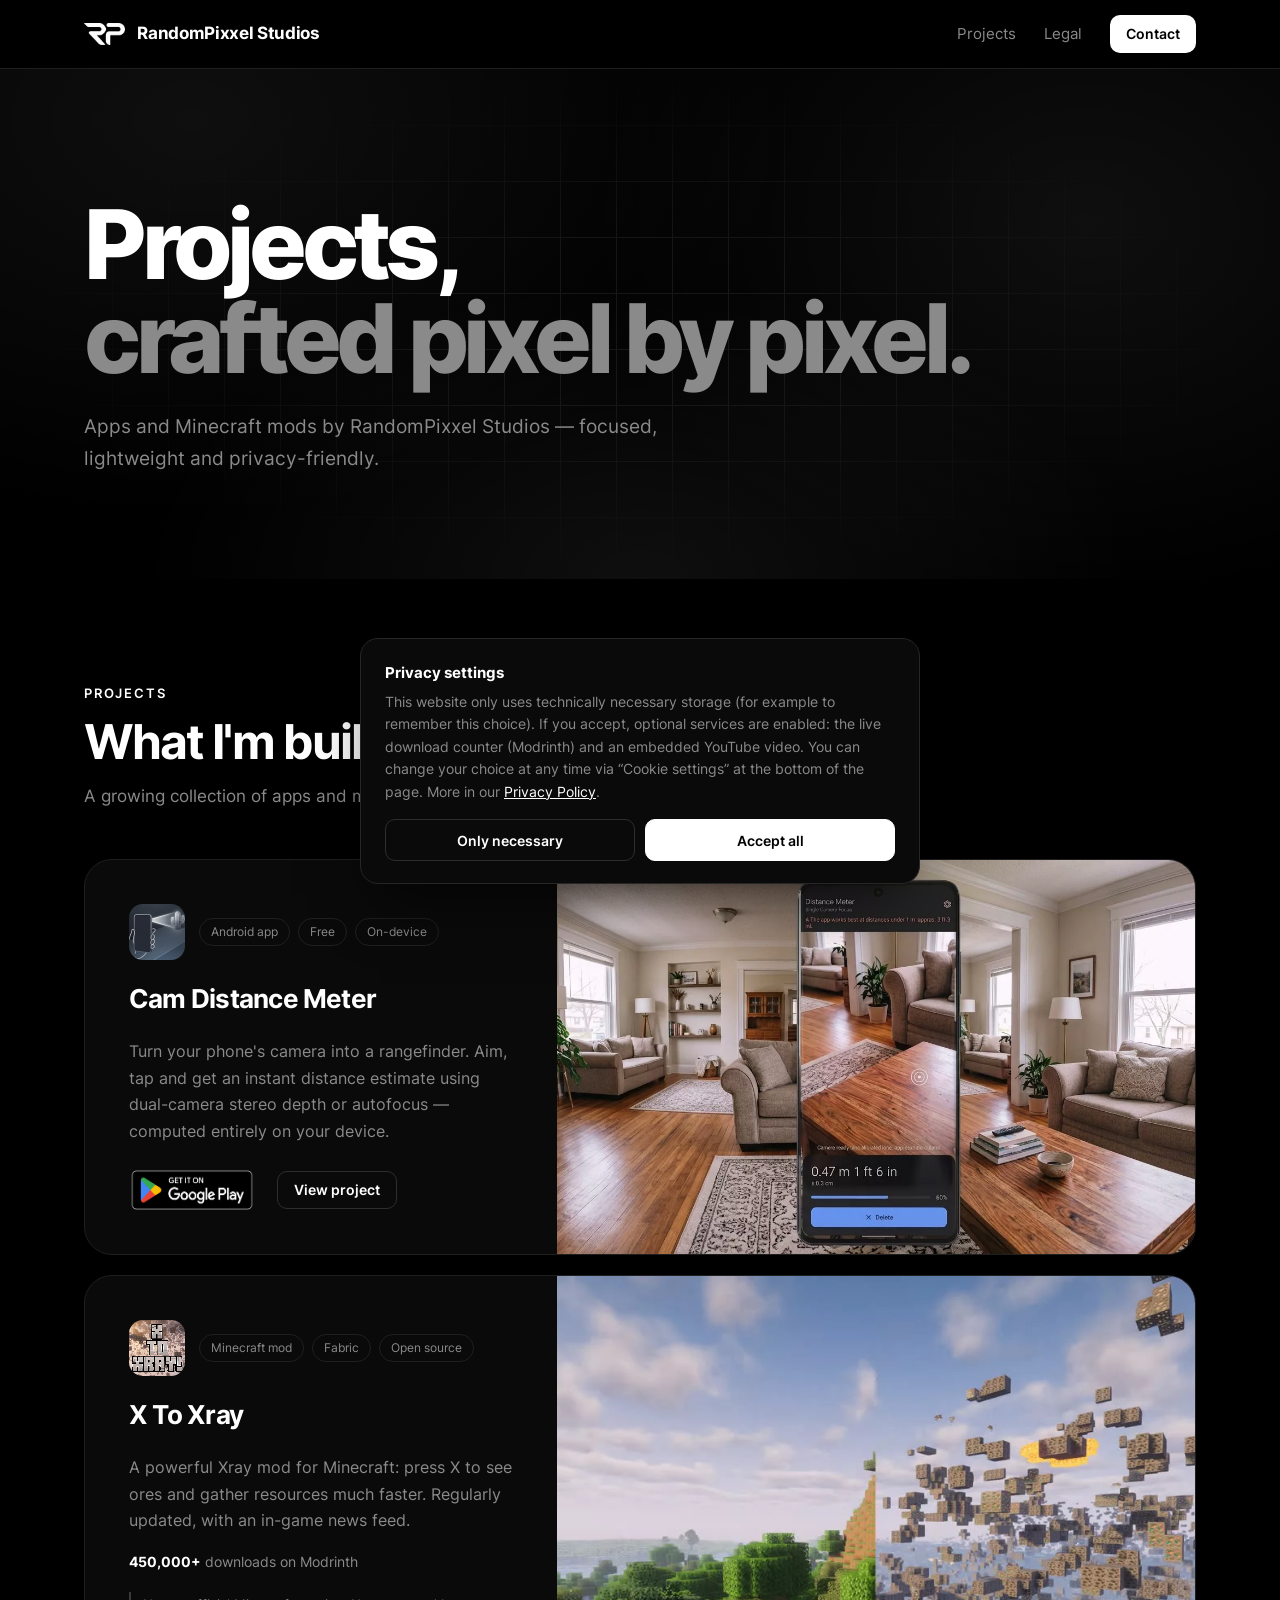
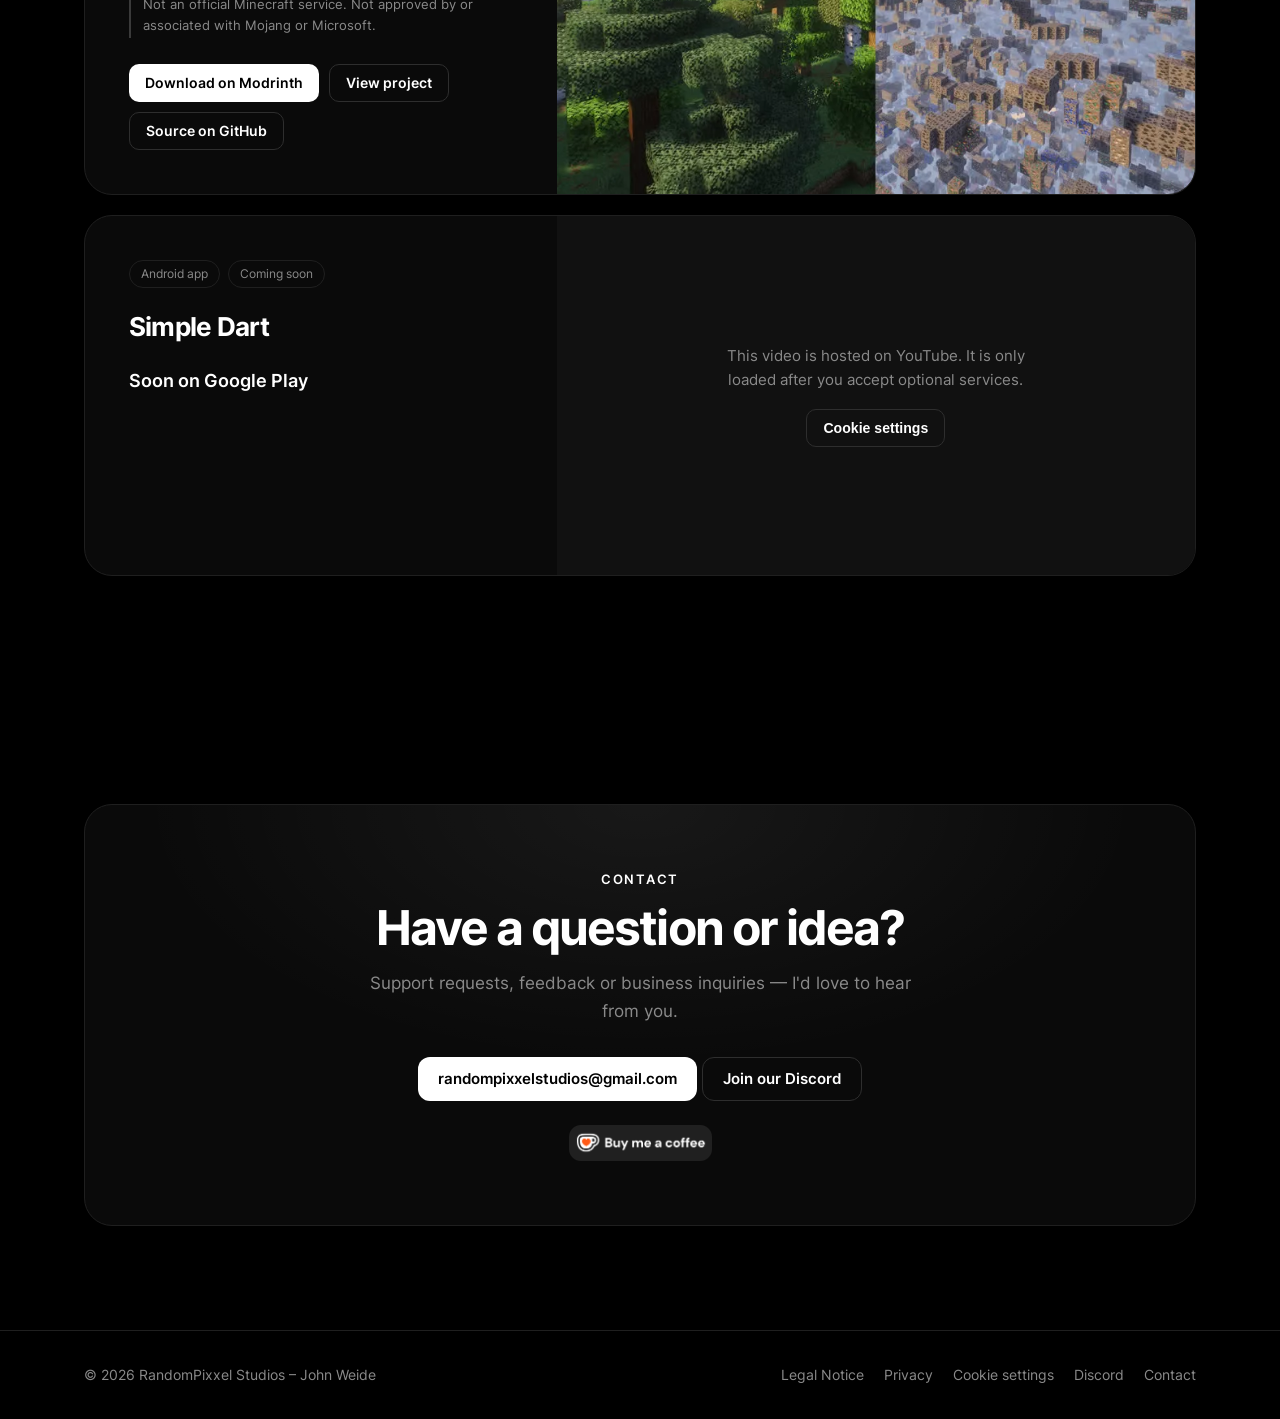
==== index.html @ 0c10193e "Accessibility, SEO and asset improvements" ====
<!doctype html>
<html lang="en">
<head>
  <meta charset="utf-8">
  <meta name="viewport" content="width=device-width,initial-scale=1">
  <title>RandomPixxel Studios</title>
  <meta name="description" content="RandomPixxel Studios – apps and Minecraft mods, made with love.">
  <meta name="theme-color" content="#000000">
  <meta property="og:type" content="website">
  <meta property="og:site_name" content="RandomPixxel Studios">
  <meta property="og:title" content="RandomPixxel Studios">
  <meta property="og:description" content="RandomPixxel Studios – apps and Minecraft mods, made with love.">
  <meta property="og:url" content="https://randompixelstudios.github.io/">
  <meta property="og:image" content="https://randompixelstudios.github.io/assets/og-image.jpg">
  <meta property="og:image:width" content="1200">
  <meta property="og:image:height" content="630">
  <meta name="twitter:card" content="summary_large_image">
  <link rel="canonical" href="https://randompixelstudios.github.io/">
  <link rel="stylesheet" href="/assets/fonts.css">
  <link rel="stylesheet" href="/style.css?v=10">
  <link rel="icon" href="/assets/favicon.png">
  <link rel="apple-touch-icon" href="/assets/apple-touch-icon.png">
  <script src="/assets/consent.js?v=3" defer></script>
  <script src="/assets/menu.js?v=1" defer></script>
  <script src="/assets/downloads.js?v=1" defer></script>
  <script src="/assets/youtube.js?v=1" defer></script>
  <script type="application/ld+json">
  {
    "@context": "https://schema.org",
    "@graph": [
      {
        "@type": "Organization",
        "name": "RandomPixxel Studios",
        "url": "https://randompixelstudios.github.io/",
        "logo": "https://randompixelstudios.github.io/assets/favicon.png",
        "email": "randompixxelstudios@gmail.com",
        "founder": {"@type": "Person", "name": "John Weide"},
        "sameAs": ["https://github.com/RandomPixelStudios", "https://modrinth.com/mod/x-to-xray", "https://ko-fi.com/randompixxelstudios"]
      },
      {
        "@type": "SoftwareApplication",
        "name": "Cam Distance Meter",
        "operatingSystem": "Android",
        "applicationCategory": "UtilitiesApplication",
        "url": "https://randompixelstudios.github.io/CamDistanceMeter/",
        "downloadUrl": "https://play.google.com/store/apps/details?id=com.camdistancemeter",
        "offers": {"@type": "Offer", "price": "0", "priceCurrency": "EUR"},
        "publisher": {"@type": "Organization", "name": "RandomPixxel Studios"}
      },
      {
        "@type": "SoftwareApplication",
        "name": "X To Xray",
        "applicationCategory": "GameApplication",
        "applicationSubCategory": "Minecraft mod (Fabric)",
        "url": "https://randompixelstudios.github.io/X-To-Xray/",
        "downloadUrl": "https://modrinth.com/mod/x-to-xray",
        "license": "https://www.apache.org/licenses/LICENSE-2.0",
        "offers": {"@type": "Offer", "price": "0", "priceCurrency": "EUR"},
        "publisher": {"@type": "Organization", "name": "RandomPixxel Studios"}
      }
    ]
  }
  </script>
</head>
<body>
  <a class="skip" href="#main">Skip to content</a>
  <header>
    <div class="wrap">
      <a class="logo" href="/"><img src="/assets/logo.png" alt="" width="41" height="22">RandomPixxel Studios</a>
      <button class="menu" type="button" aria-label="Menu" aria-expanded="false"><svg viewBox="0 0 24 24"><path d="M4 7h16M4 12h16M4 17h16"/></svg></button>
      <nav>
        <a href="/#projects">Projects</a>
        <a href="/legal.html">Legal</a>
        <a class="btn sm" href="/#contact">Contact</a>
      </nav>
    </div>
  </header>

  <main id="main">
    <div class="hero">
      <div class="bg"></div>
      <div class="wrap">
        <h1>Projects,<br><span class="grad">crafted pixel by pixel.</span></h1>
        <p class="lead">Apps and Minecraft mods by RandomPixxel Studios — focused, lightweight and privacy-friendly.</p>
      </div>
    </div>

    <section id="projects">
      <div class="wrap">
        <div class="kicker">Projects</div>
        <h2>What I'm building.</h2>
        <p class="sub">A growing collection of apps and mods.</p>

        <!-- Cam Distance Meter -->
        <div class="featured">
          <div class="txt">
            <div class="top">
              <img src="/assets/cdm-icon.png" alt="" width="56" height="56">
              <div class="tags"><span class="tag">Android app</span><span class="tag">Free</span><span class="tag">On-device</span></div>
            </div>
            <h3>Cam Distance Meter</h3>
            <p>Turn your phone's camera into a rangefinder. Aim, tap and get an instant distance estimate using dual-camera stereo depth or autofocus — computed entirely on your device.</p>
            <div class="links">
              <a class="play" href="https://play.google.com/store/apps/details?id=com.camdistancemeter"><img src="/assets/google-play.png" alt="Get it on Google Play" width="150" height="58"></a>
              <a class="btn sm ghost" href="/CamDistanceMeter/">View project</a>
            </div>
          </div>
          <a class="pic" href="/CamDistanceMeter/"><img src="/assets/cdm-banner.webp" alt="Cam Distance Meter measuring a table in a living room" width="1475" height="720" loading="lazy"></a>
        </div>

        <!-- X To Xray -->
        <div class="featured">
          <div class="txt">
            <div class="top">
              <img class="pixelated" src="/assets/xr-icon-128.png" alt="" width="56" height="56">
              <div class="tags"><span class="tag">Minecraft mod</span><span class="tag">Fabric</span><span class="tag">Open source</span></div>
            </div>
            <h3>X To Xray</h3>
            <p>A powerful Xray mod for Minecraft: press X to see ores and gather resources much faster. Regularly updated, with an in-game news feed.</p>
            <p class="stat"><b data-modrinth-downloads>450,000+</b> downloads on Modrinth</p>
            <p class="notice">Not an official Minecraft service. Not approved by or associated with Mojang or Microsoft.</p>
            <div class="links">
              <a class="btn sm" href="https://modrinth.com/mod/x-to-xray">Download on Modrinth</a>
              <a class="btn sm ghost" href="/X-To-Xray/">View project</a>
              <a class="btn sm ghost" href="https://github.com/RandomPixelStudios/X-To-Xray">Source on GitHub</a>
            </div>
          </div>
          <a class="pic" href="/X-To-Xray/"><img src="/assets/xr-banner.webp" alt="Minecraft landscape without and with X To Xray: only ores remain visible" width="1600" height="638" loading="lazy"></a>
        </div>

        <!-- Simple Dart -->
        <div class="featured">
          <div class="txt">
            <div class="top">
              <div class="tags"><span class="tag">Android app</span><span class="tag">Coming soon</span></div>
            </div>
            <h3>Simple Dart</h3>
            <p class="soon">Soon on Google Play</p>
          </div>
          <div class="pic video" data-youtube="J8dpa32N4fU">
            <div class="yt-placeholder">
              <p>This video is hosted on YouTube. It is only loaded after you accept optional services.</p>
              <button type="button" class="btn sm ghost" data-cookie-settings>Cookie settings</button>
            </div>
          </div>
        </div>
      </div>
    </section>

    <section id="contact">
      <div class="wrap">
        <div class="contact">
          <div class="kicker">Contact</div>
          <h2>Have a question or idea?</h2>
          <p class="sub">Support requests, feedback or business inquiries — I'd love to hear from you.</p>
          <a class="btn" href="mailto:randompixxelstudios@gmail.com">randompixxelstudios@gmail.com</a>
          <a class="btn ghost" href="/discord/">Join our Discord</a>
          <p class="kofi"><a href="https://ko-fi.com/randompixxelstudios" target="_blank" rel="noopener"><img src="/assets/kofi.png" alt="Buy Me a Coffee at ko-fi.com" width="143" height="36"></a></p>
        </div>
      </div>
    </section>
  </main>

  <footer>
    <div class="wrap">
      <span>© 2026 RandomPixxel Studios – John Weide</span>
      <nav>
        <a href="/legal.html#website">Legal Notice</a>
        <a href="/legal.html#website-privacy">Privacy</a>
        <a href="#" data-cookie-settings>Cookie settings</a>
        <a href="/discord/">Discord</a>
        <a href="mailto:randompixxelstudios@gmail.com">Contact</a>
      </nav>
    </div>
  </footer>
</body>
</html>
---- assets/fonts.css ----
/* Inter (SIL Open Font License 1.1, see fonts/LICENSE.txt) – self-hosted, no third-party requests */
@font-face{font-family:"Inter";font-style:normal;font-weight:400;font-display:swap;src:url(/assets/fonts/inter-400.woff2) format("woff2")}
@font-face{font-family:"Inter";font-style:normal;font-weight:500;font-display:swap;src:url(/assets/fonts/inter-500.woff2) format("woff2")}
@font-face{font-family:"Inter";font-style:normal;font-weight:600;font-display:swap;src:url(/assets/fonts/inter-600.woff2) format("woff2")}
@font-face{font-family:"Inter";font-style:normal;font-weight:700;font-display:swap;src:url(/assets/fonts/inter-700.woff2) format("woff2")}
@font-face{font-family:"Inter";font-style:normal;font-weight:800;font-display:swap;src:url(/assets/fonts/inter-800.woff2) format("woff2")}
---- style.css ----
:root{--bg:#000000;--bg2:#0a0a0a;--bg3:#111111;--fg:#ffffff;--muted:#8a8a8a;--line:#1f1f1f;--accent:#ffffff;--accent2:#d4d4d8;--accent3:#a1a1aa;color-scheme:dark}
*{box-sizing:border-box}html{scroll-behavior:smooth}
body{margin:0;background:var(--bg);color:var(--fg);font:16px/1.65 "Inter",system-ui,sans-serif;-webkit-font-smoothing:antialiased}
a{color:inherit;text-decoration:none}img{display:block;max-width:100%}
.wrap{max-width:1160px;margin:0 auto;padding:0 24px}
header{position:sticky;top:0;z-index:10;backdrop-filter:saturate(180%) blur(16px);background:rgba(0,0,0,.72);border-bottom:1px solid var(--line)}
header .wrap{display:flex;justify-content:space-between;align-items:center;height:68px}
.logo{display:flex;align-items:center;gap:12px;font-weight:700;letter-spacing:-.02em;font-size:1.05rem}
.logo img{height:22px;width:auto}
header nav{display:flex;gap:28px;align-items:center}header nav a{color:var(--muted);font-size:.92rem;transition:color .2s}header nav a:hover{color:var(--fg)}
.btn{display:inline-flex;align-items:center;gap:8px;height:44px;padding:0 20px;border-radius:12px;background:var(--fg);color:var(--bg)!important;font-weight:600;font-size:.92rem;transition:transform .2s,opacity .2s}
.btn:hover{transform:translateY(-1px);opacity:.9}.btn.ghost{background:transparent;color:var(--fg)!important;border:1px solid #2e2e2e}.btn.sm{height:38px;padding:0 16px;font-size:.88rem;border-radius:10px}
.hero{position:relative;padding:128px 0 104px;overflow:hidden}
.hero .bg{position:absolute;inset:0;pointer-events:none;background:radial-gradient(600px 400px at 15% 10%,rgba(255,255,255,.06),transparent),radial-gradient(500px 380px at 85% 30%,rgba(255,255,255,.06),transparent),radial-gradient(500px 300px at 50% 100%,rgba(255,255,255,.06),transparent)}
.hero .bg::after{content:"";position:absolute;inset:0;background-image:linear-gradient(var(--line) 1px,transparent 1px),linear-gradient(90deg,var(--line) 1px,transparent 1px);background-size:56px 56px;-webkit-mask-image:radial-gradient(ellipse at center,#000 20%,transparent 70%);mask-image:radial-gradient(ellipse at center,#000 20%,transparent 70%);opacity:.7}
.hero .wrap{position:relative}
h1{font-size:clamp(3rem,8vw,6rem);line-height:.98;letter-spacing:-.055em;margin:0 0 26px;max-width:900px;font-weight:800}
.grad{color:var(--muted)}
.lead{font-size:1.2rem;color:var(--muted);max-width:580px;margin:0}
section{padding:104px 0}
.kicker{font-size:.8rem;font-weight:600;letter-spacing:.14em;text-transform:uppercase;color:var(--accent)}
h2{font-size:clamp(2rem,4.5vw,3rem);letter-spacing:-.04em;line-height:1.08;margin:12px 0 16px}
.sub{color:var(--muted);max-width:560px;margin:0 0 48px;font-size:1.05rem}
.featured{display:grid;grid-template-columns:.85fr 1.15fr;border:1px solid var(--line);border-radius:28px;overflow:hidden;background:var(--bg2);transition:border-color .3s,transform .3s;margin-bottom:20px}
.featured:hover{border-color:#3a3a3a;transform:translateY(-3px)}
.featured .txt{padding:44px;display:flex;flex-direction:column;gap:18px}
.featured .top{display:flex;align-items:center;gap:14px}.featured .top img{width:56px;height:56px;border-radius:14px}
.tags{display:flex;gap:8px;flex-wrap:wrap}.tag{font-size:.75rem;color:var(--muted);border:1px solid var(--line);border-radius:999px;padding:3px 11px}
.featured h3{margin:0;font-size:1.6rem;letter-spacing:-.03em}.featured p{margin:0;color:var(--muted)}
.featured .links{margin-top:auto;display:flex;gap:10px;flex-wrap:wrap;padding-top:8px}
.featured .pic{position:relative;min-height:340px;background:var(--bg3)}.featured .pic img{position:absolute;inset:0;width:100%;height:100%;object-fit:cover}
.featured .pic.contain{display:grid;place-items:center;padding:40px;background:radial-gradient(circle at 50% 50%,rgba(255,255,255,.06),transparent 70%),var(--bg3)}
.featured .pic.contain img{position:static;width:auto;height:auto;max-width:100%;object-fit:contain;image-rendering:pixelated}
.stat{font-size:.85rem;color:var(--muted)}.stat b{color:var(--fg)}
.contact{position:relative;border-radius:28px;padding:64px 48px;text-align:center;overflow:hidden;background:var(--bg2);border:1px solid var(--line)}
.contact::before{content:"";position:absolute;inset:0;background:radial-gradient(500px 260px at 50% 0%,rgba(255,255,255,.06),transparent);pointer-events:none}
.contact>*{position:relative}.contact .sub{margin:0 auto 32px}
.kofi{margin:24px 0 0;display:flex;justify-content:center}
footer{border-top:1px solid var(--line);padding:32px 0;color:var(--muted);font-size:.88rem}
footer .wrap{display:flex;justify-content:space-between;flex-wrap:wrap;gap:12px}footer nav{display:flex;gap:20px;flex-wrap:wrap}footer a:hover{color:var(--fg)}
.legal{max-width:820px;padding:64px 24px 104px}.legal h1{font-size:clamp(2.2rem,5vw,3rem);margin-bottom:28px}
.tabs{display:flex;gap:6px;padding:6px;border:1px solid var(--line);border-radius:14px;background:var(--bg2);margin-bottom:48px;overflow-x:auto;position:sticky;top:80px;z-index:5}
.tabs a{flex:1;white-space:nowrap;text-align:center;padding:10px 16px;border-radius:10px;color:var(--muted);font-weight:500;font-size:.92rem;transition:background .2s,color .2s}
.tabs a:hover{color:var(--fg)}.tabs a.on{background:var(--bg3);color:var(--fg);box-shadow:inset 0 0 0 1px #2e2e2e}
.panel h2{font-size:1.9rem;margin:0 0 6px}.panel h2:not(:first-child){margin-top:64px;padding-top:48px;border-top:1px solid var(--line)}
.panel h3{margin:32px 0 8px;font-size:1.08rem;letter-spacing:-.01em}
.panel p,.panel li{color:var(--muted)}.panel a{color:var(--accent)}.panel .meta{font-size:.88rem;margin-bottom:24px}
.js .panel{display:none}.js .panel.on{display:block}
.featured .links{align-items:center}
a.pic{display:block}
.play img{height:58px;width:auto;margin:-9px -6px}
.soon{font-size:1.1rem;font-weight:600;color:var(--fg)!important}
.pic.video{display:grid;place-items:center;aspect-ratio:16/9;min-height:0}
.pic.video iframe{position:absolute;inset:0;width:100%;height:100%;border:0}
.yt-placeholder{padding:32px;text-align:center;display:grid;gap:16px;justify-items:center;max-width:380px}
.yt-placeholder p{margin:0;color:var(--muted);font-size:.92rem}
.menu{display:none;width:40px;height:40px;padding:8px;border:1px solid var(--line);border-radius:10px;background:transparent;cursor:pointer}
.menu svg{width:100%;height:100%;stroke:var(--fg);stroke-width:2;stroke-linecap:round;fill:none}
.notfound{min-height:60vh;display:grid;align-content:center;padding:96px 0}
.notfound .lead{margin:0 0 32px}
@media(max-width:880px){.featured{grid-template-columns:1fr}.featured .pic{min-height:220px;order:-1}.menu{display:block}header nav{display:none}header.open nav{display:flex;position:absolute;top:68px;left:0;right:0;flex-direction:column;align-items:stretch;gap:4px;padding:12px 24px 20px;background:#000;border-bottom:1px solid var(--line)}header.open nav a{padding:10px 0;font-size:1rem}header.open nav .btn{justify-content:center;margin-top:8px}.hero{padding:88px 0 64px}section{padding:72px 0}.featured .txt{padding:28px}.contact{padding:40px 24px}}
.notice{font-size:.8rem;color:var(--muted);border-left:2px solid #3a3a3a;padding:2px 0 2px 12px}
.panel .notice{margin:0 0 8px}
.dc{text-align:center;padding:112px 0 96px;min-height:calc(100vh - 140px);display:grid;align-content:center}
.dc .bg{background:radial-gradient(520px 360px at 50% 30%,rgba(88,101,242,.22),transparent 70%),radial-gradient(600px 400px at 15% 90%,rgba(255,255,255,.05),transparent),radial-gradient(500px 380px at 85% 80%,rgba(255,255,255,.05),transparent)}
.dc h1{margin:0 auto 22px}.dc .lead{margin:0 auto 40px}
.dc-logo{width:112px;height:112px;margin:0 auto 32px;display:grid;place-items:center;border-radius:32px;background:#5865f2;box-shadow:0 0 0 1px rgba(255,255,255,.12),0 24px 80px rgba(88,101,242,.55);animation:dc-float 5s ease-in-out infinite}
.dc-logo svg{width:64px;height:64px;fill:#fff}
@keyframes dc-float{0%,100%{transform:translateY(0) rotate(-3deg)}50%{transform:translateY(-12px) rotate(3deg)}}
.dc-perks{display:grid;grid-template-columns:repeat(3,1fr);gap:16px;max-width:760px;margin:0 auto 44px;text-align:left}
.dc-perk{background:rgba(17,17,17,.7);border:1px solid var(--line);border-radius:16px;padding:20px;transition:border-color .2s,transform .2s}
.dc-perk:hover{border-color:#3a3a3a;transform:translateY(-2px)}
.dc-perk svg{width:22px;height:22px;stroke:var(--fg);fill:none;stroke-width:1.8;stroke-linecap:round;stroke-linejoin:round;margin-bottom:12px}
.dc-perk b{display:block;font-size:.98rem;margin-bottom:4px}.dc-perk span{color:var(--muted);font-size:.88rem;line-height:1.5}
.btn.dc-btn{height:56px;padding:0 30px;font-size:1.02rem;border-radius:14px;background:#5865f2;color:#fff!important;box-shadow:0 12px 40px rgba(88,101,242,.45)}
.btn.dc-btn svg{width:22px;height:22px;fill:#fff}
.dc .notice{display:inline-block;margin-top:28px;border:0;padding:0}
@media(max-width:700px){.dc{padding:72px 0 64px}.dc-perks{grid-template-columns:1fr}.dc-logo{width:92px;height:92px;border-radius:26px}.dc-logo svg{width:52px;height:52px}}
@media(prefers-reduced-motion:reduce){.dc-logo{animation:none}}
.skip{position:absolute;left:16px;top:-60px;z-index:20;padding:10px 16px;border-radius:10px;background:var(--fg);color:var(--bg);font-weight:600}.skip:focus{top:12px}
:focus-visible{outline:2px solid var(--fg);outline-offset:3px}
.pixelated{image-rendering:pixelated}.kofi img{height:36px;width:auto;border:0}
@media(prefers-reduced-motion:reduce){html{scroll-behavior:auto}*,*::before,*::after{transition:none!important;animation:none!important}}
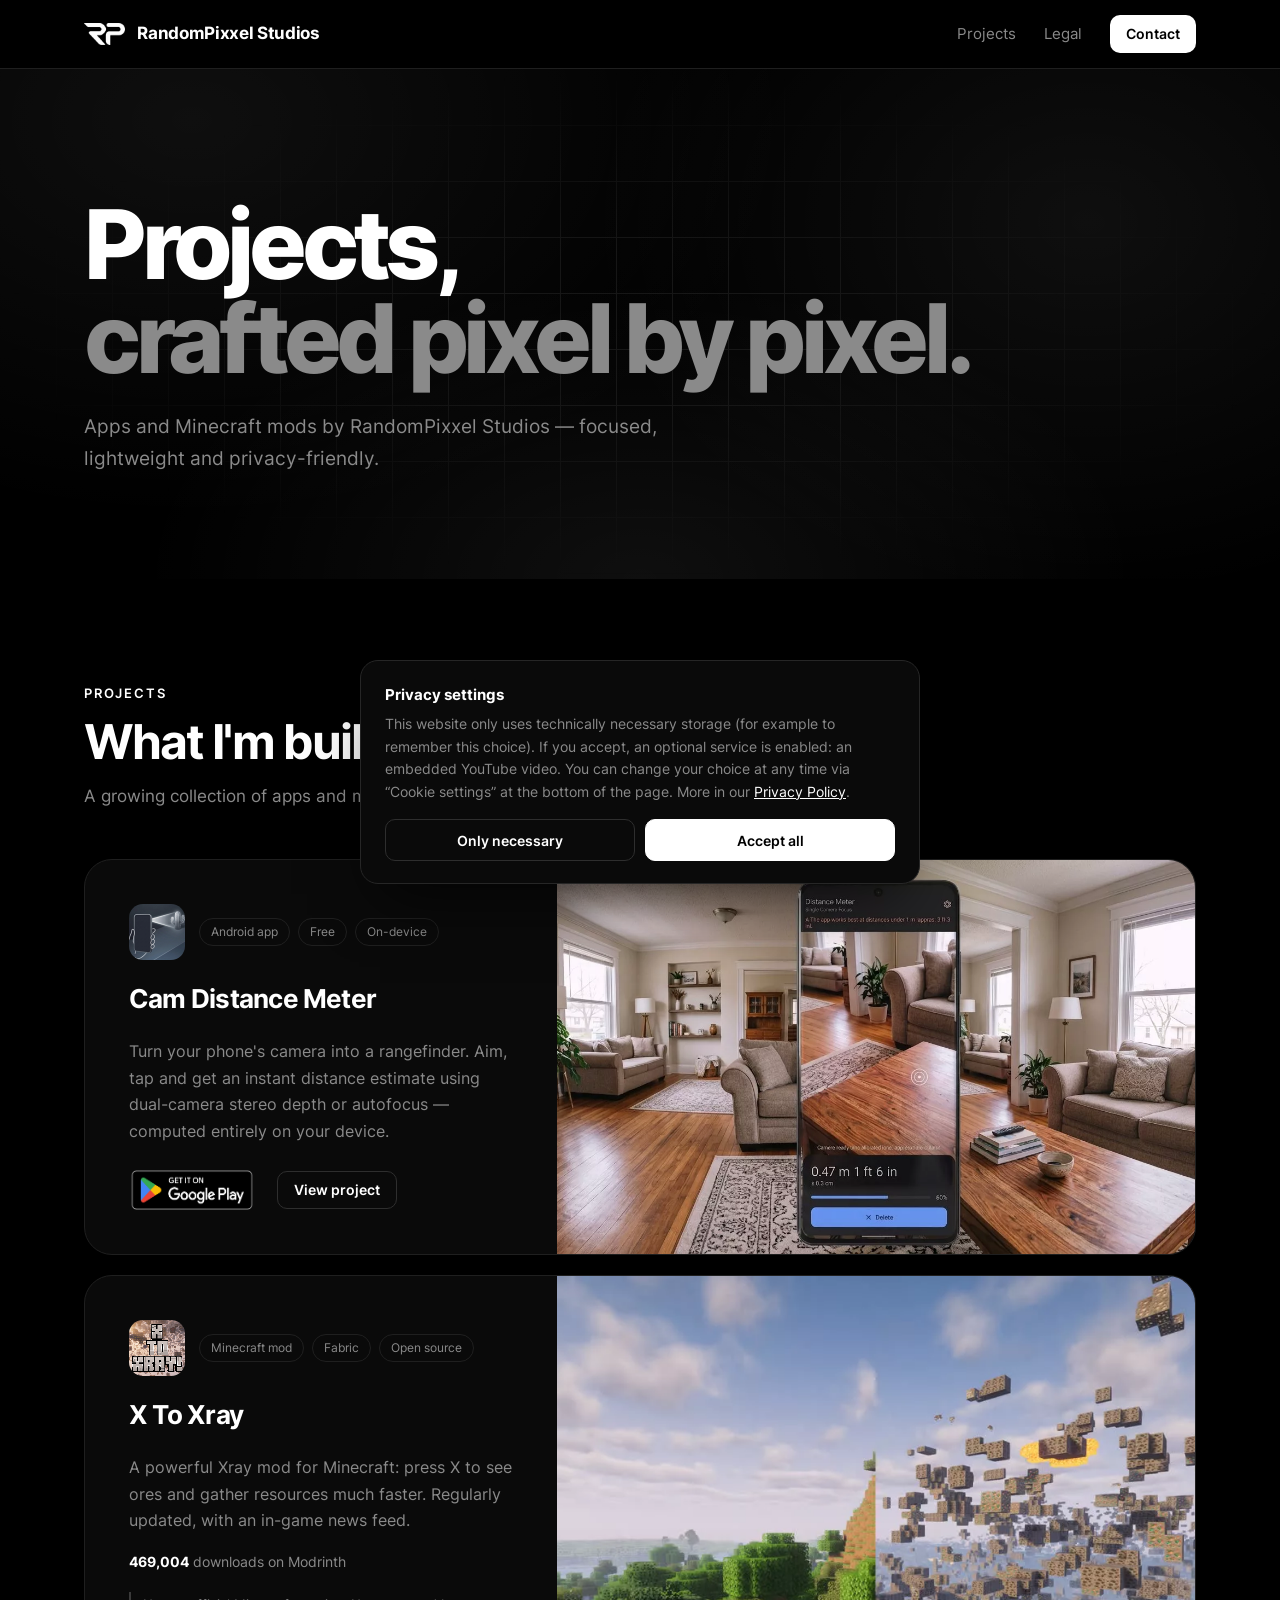
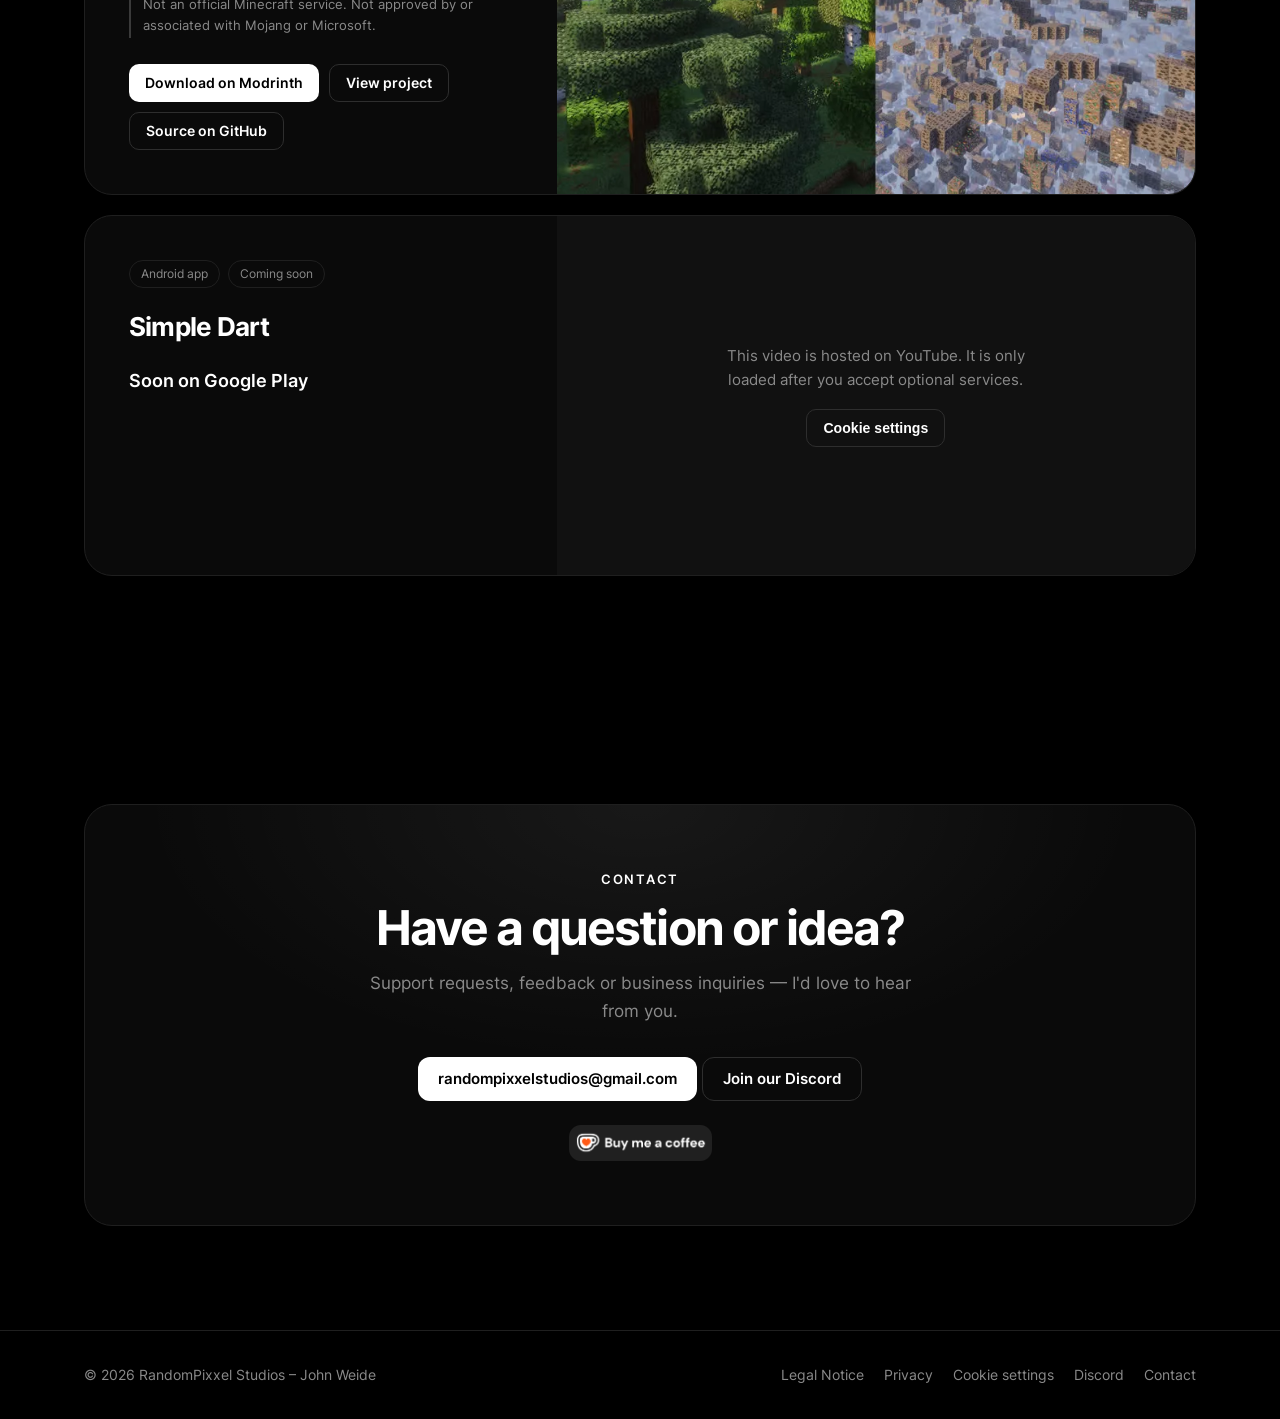
==== commit 85eb13b4: "Scroll reveal, back-to-top, print styles, security.txt, static download count, CI checks" ====
--- a/index.html
+++ b/index.html
@@ -17,12 +17,13 @@
   <meta name="twitter:card" content="summary_large_image">
   <link rel="canonical" href="https://randompixelstudios.github.io/">
   <link rel="stylesheet" href="/assets/fonts.css">
-  <link rel="stylesheet" href="/style.css?v=10">
+  <link rel="stylesheet" href="/style.css?v=12">
   <link rel="icon" href="/assets/favicon.png">
   <link rel="apple-touch-icon" href="/assets/apple-touch-icon.png">
-  <script src="/assets/consent.js?v=3" defer></script>
+  <script src="/assets/consent.js?v=4" defer></script>
   <script src="/assets/menu.js?v=1" defer></script>
-  <script src="/assets/downloads.js?v=1" defer></script>
+  <script src="/assets/downloads.js?v=2" defer></script>
+  <script src="/assets/reveal.js?v=1" defer></script>
   <script src="/assets/youtube.js?v=1" defer></script>
   <script type="application/ld+json">
   {
@@ -68,7 +69,7 @@
     <div class="wrap">
       <a class="logo" href="/"><img src="/assets/logo.png" alt="" width="41" height="22">RandomPixxel Studios</a>
       <button class="menu" type="button" aria-label="Menu" aria-expanded="false"><svg viewBox="0 0 24 24"><path d="M4 7h16M4 12h16M4 17h16"/></svg></button>
-      <nav>
+      <nav aria-label="Main">
         <a href="/#projects">Projects</a>
         <a href="/legal.html">Legal</a>
         <a class="btn sm" href="/#contact">Contact</a>
@@ -117,7 +118,7 @@
             </div>
             <h3>X To Xray</h3>
             <p>A powerful Xray mod for Minecraft: press X to see ores and gather resources much faster. Regularly updated, with an in-game news feed.</p>
-            <p class="stat"><b data-modrinth-downloads>450,000+</b> downloads on Modrinth</p>
+            <p class="stat"><b data-modrinth-downloads>469,000+</b> downloads on Modrinth</p>
             <p class="notice">Not an official Minecraft service. Not approved by or associated with Mojang or Microsoft.</p>
             <div class="links">
               <a class="btn sm" href="https://modrinth.com/mod/x-to-xray">Download on Modrinth</a>
@@ -164,7 +165,7 @@
   <footer>
     <div class="wrap">
       <span>© 2026 RandomPixxel Studios – John Weide</span>
-      <nav>
+      <nav aria-label="Footer">
         <a href="/legal.html#website">Legal Notice</a>
         <a href="/legal.html#website-privacy">Privacy</a>
         <a href="#" data-cookie-settings>Cookie settings</a>
--- a/style.css
+++ b/style.css
@@ -56,8 +56,11 @@
 .yt-placeholder p{margin:0;color:var(--muted);font-size:.92rem}
 .menu{display:none;width:40px;height:40px;padding:8px;border:1px solid var(--line);border-radius:10px;background:transparent;cursor:pointer}
 .menu svg{width:100%;height:100%;stroke:var(--fg);stroke-width:2;stroke-linecap:round;fill:none}
-.notfound{min-height:60vh;display:grid;align-content:center;padding:96px 0}
-.notfound .lead{margin:0 0 32px}
+.notfound{min-height:calc(100vh - 140px);display:grid;align-content:center;padding:96px 0;text-align:center}
+.notfound h1,.notfound .lead{margin-left:auto;margin-right:auto}.notfound .lead{margin-bottom:36px}
+.nf-code{font-size:clamp(7rem,24vw,15rem);font-weight:800;line-height:.9;letter-spacing:-.06em;margin-bottom:24px;color:transparent;-webkit-text-stroke:2px #3a3a3a;text-shadow:6px 6px 0 var(--bg3);animation:nf-glitch 4s steps(1) infinite}
+.nf-links{display:flex;gap:10px;flex-wrap:wrap;justify-content:center}
+@keyframes nf-glitch{0%,92%,100%{transform:none}93%{transform:translate(-4px,2px)}95%{transform:translate(4px,-2px)}97%{transform:translate(-2px,0)}}
 @media(max-width:880px){.featured{grid-template-columns:1fr}.featured .pic{min-height:220px;order:-1}.menu{display:block}header nav{display:none}header.open nav{display:flex;position:absolute;top:68px;left:0;right:0;flex-direction:column;align-items:stretch;gap:4px;padding:12px 24px 20px;background:#000;border-bottom:1px solid var(--line)}header.open nav a{padding:10px 0;font-size:1rem}header.open nav .btn{justify-content:center;margin-top:8px}.hero{padding:88px 0 64px}section{padding:72px 0}.featured .txt{padding:28px}.contact{padding:40px 24px}}
 .notice{font-size:.8rem;color:var(--muted);border-left:2px solid #3a3a3a;padding:2px 0 2px 12px}
 .panel .notice{margin:0 0 8px}
@@ -81,3 +84,16 @@
 :focus-visible{outline:2px solid var(--fg);outline-offset:3px}
 .pixelated{image-rendering:pixelated}.kofi img{height:36px;width:auto;border:0}
 @media(prefers-reduced-motion:reduce){html{scroll-behavior:auto}*,*::before,*::after{transition:none!important;animation:none!important}}
+.featured.reveal{opacity:0;transform:translateY(28px);transition:opacity .7s ease,transform .7s ease,border-color .3s}.featured.reveal.in{opacity:1;transform:none}.featured.reveal.in:hover{transform:translateY(-3px)}
+header nav a[aria-current="page"]{color:var(--fg)}
+.totop{position:fixed;right:20px;bottom:20px;z-index:9;width:46px;height:46px;display:grid;place-items:center;border-radius:12px;border:1px solid #2e2e2e;background:rgba(10,10,10,.85);backdrop-filter:blur(8px);cursor:pointer;opacity:0;visibility:hidden;transform:translateY(8px);transition:opacity .2s,transform .2s,visibility .2s}
+.totop.show{opacity:1;visibility:visible;transform:none}.totop:hover{border-color:#555}
+.totop svg{width:20px;height:20px;stroke:var(--fg);stroke-width:2;fill:none;stroke-linecap:round;stroke-linejoin:round}
+@media print{
+  :root{--bg:#fff;--bg2:#fff;--bg3:#fff;--fg:#000;--muted:#222;--line:#ccc;--accent:#000;color-scheme:light}
+  body{background:#fff;color:#000;font-size:11pt}
+  header,footer,.tabs,.skip,.totop,.rp-cc{display:none!important}
+  .js .panel{display:block!important}.legal{padding:0;max-width:none}
+  .panel h2:not(:first-child),#p-cdm,#p-xtoxray{break-before:page}
+  .panel a{text-decoration:underline}
+}
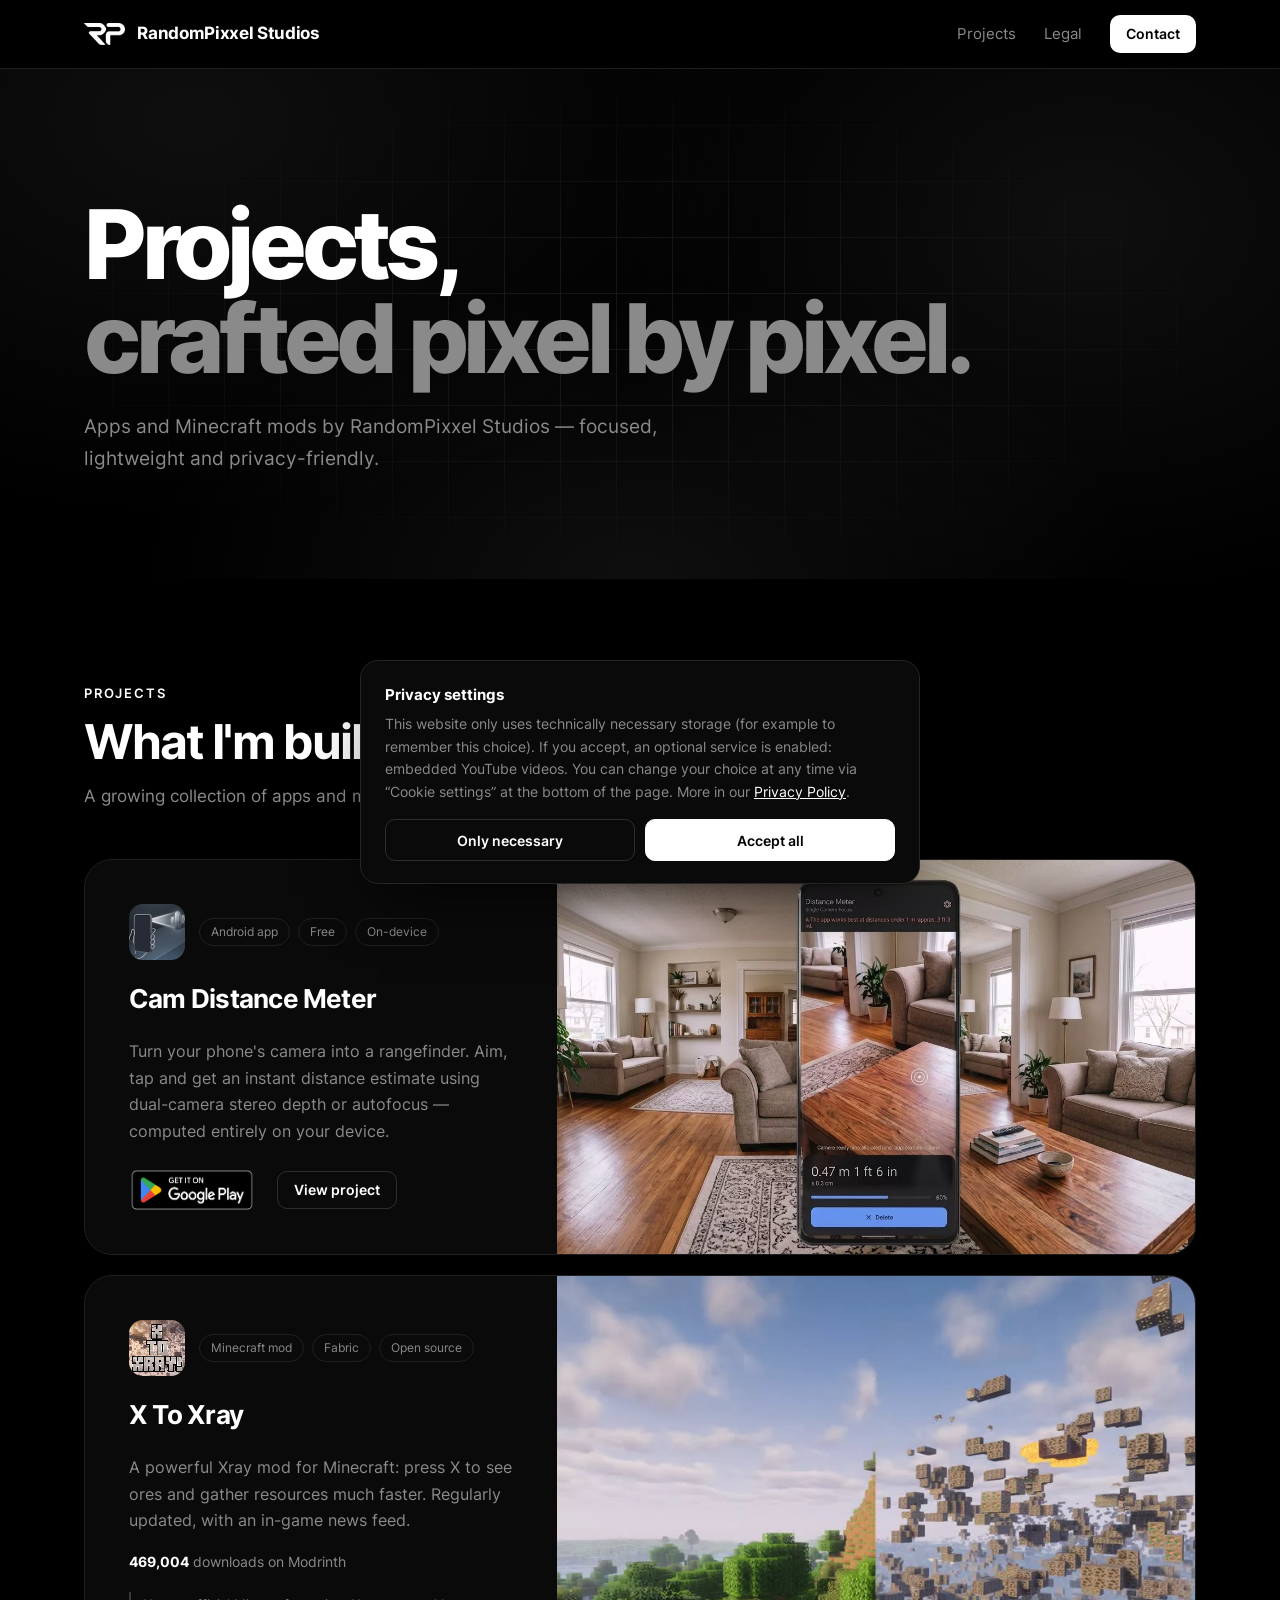
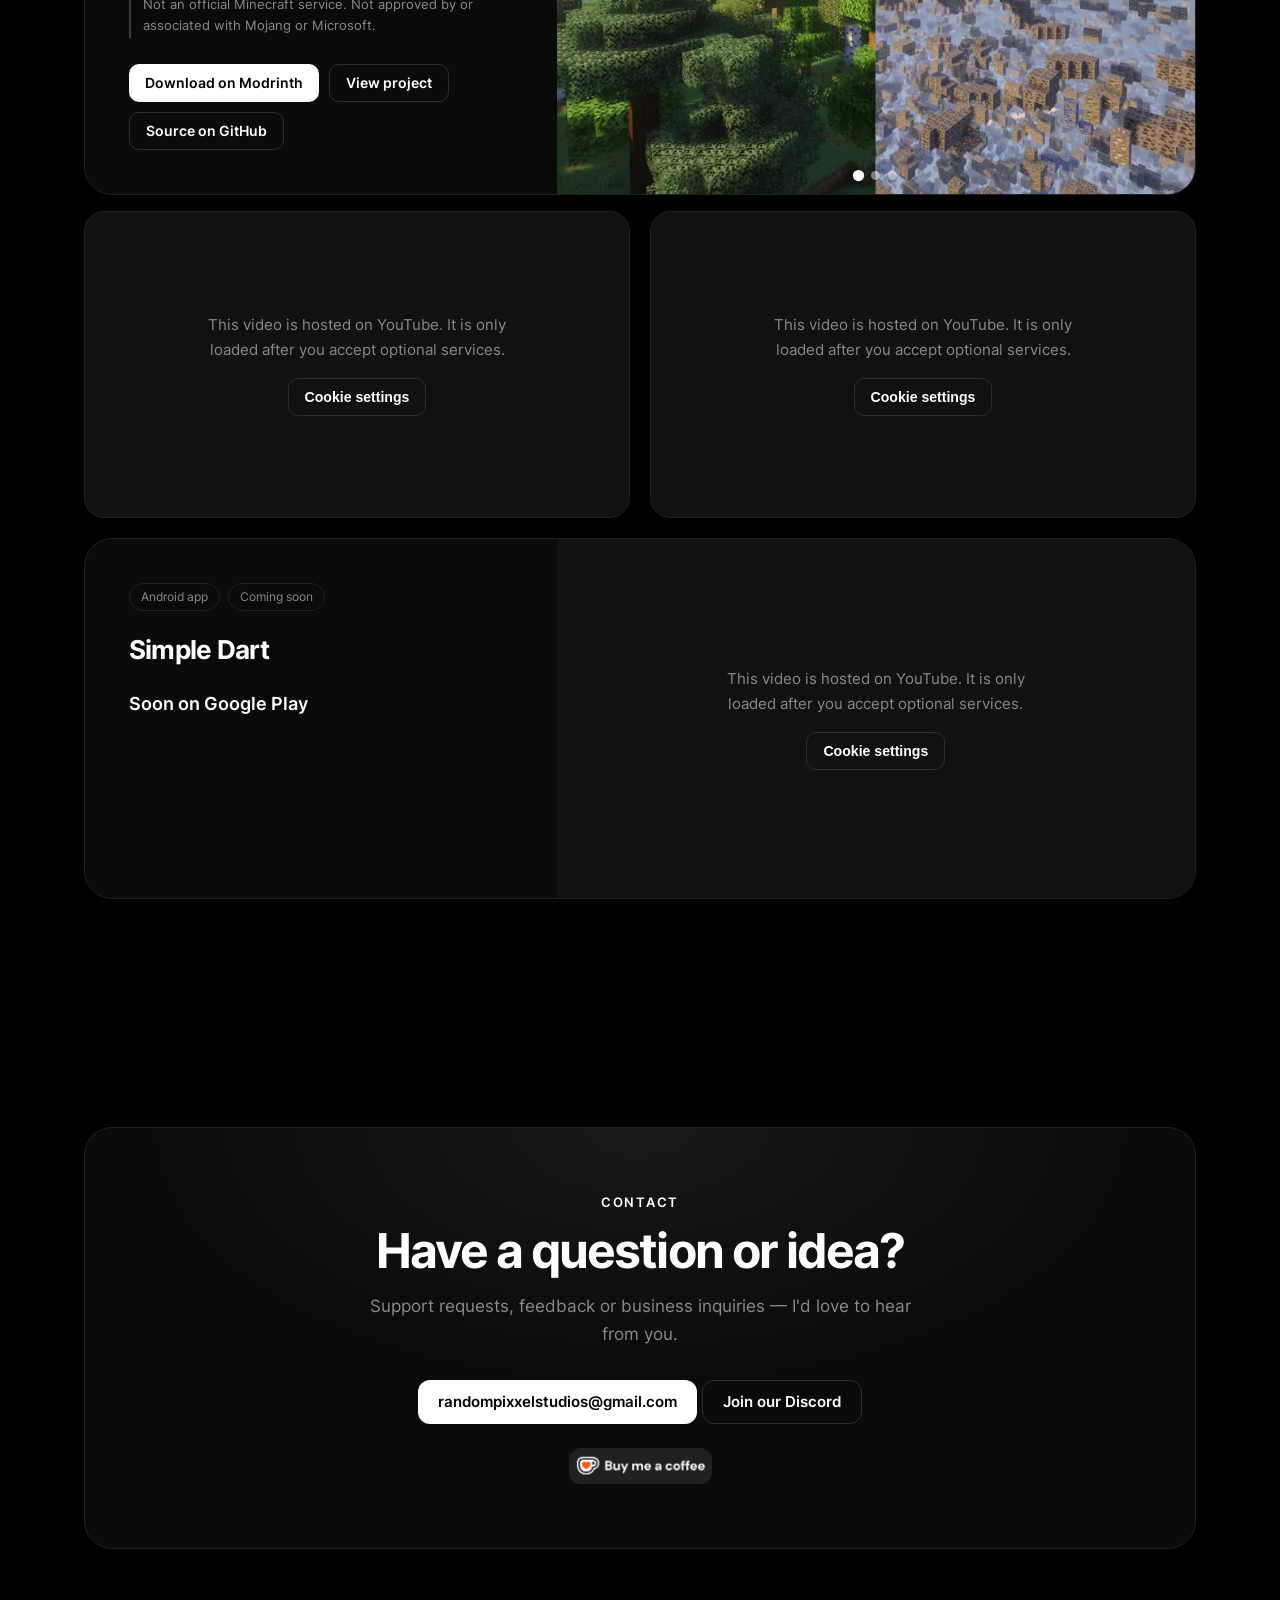
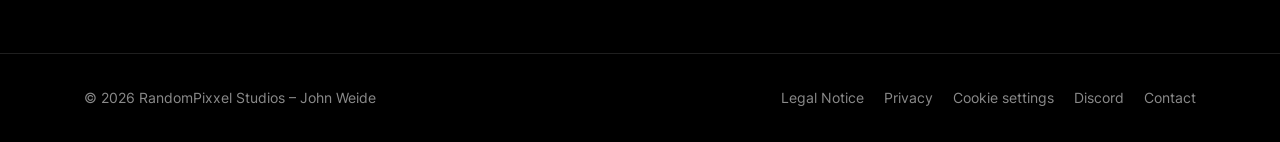
==== commit f9a3a421: "X To Xray: image slideshow and videos" ====
--- a/index.html
+++ b/index.html
@@ -17,13 +17,14 @@
   <meta name="twitter:card" content="summary_large_image">
   <link rel="canonical" href="https://randompixelstudios.github.io/">
   <link rel="stylesheet" href="/assets/fonts.css">
-  <link rel="stylesheet" href="/style.css?v=12">
+  <link rel="stylesheet" href="/style.css?v=14">
   <link rel="icon" href="/assets/favicon.png">
   <link rel="apple-touch-icon" href="/assets/apple-touch-icon.png">
-  <script src="/assets/consent.js?v=4" defer></script>
+  <script src="/assets/consent.js?v=5" defer></script>
   <script src="/assets/menu.js?v=1" defer></script>
   <script src="/assets/downloads.js?v=2" defer></script>
   <script src="/assets/reveal.js?v=1" defer></script>
+  <script src="/assets/slides.js?v=1" defer></script>
   <script src="/assets/youtube.js?v=1" defer></script>
   <script type="application/ld+json">
   {
@@ -126,7 +127,28 @@
               <a class="btn sm ghost" href="https://github.com/RandomPixelStudios/X-To-Xray">Source on GitHub</a>
             </div>
           </div>
-          <a class="pic" href="/X-To-Xray/"><img src="/assets/xr-banner.webp" alt="Minecraft landscape without and with X To Xray: only ores remain visible" width="1600" height="638" loading="lazy"></a>
+          <div class="pic slides" data-slides>
+            <a href="/X-To-Xray/" tabindex="-1">
+              <img class="on" src="/assets/xr-banner.webp" alt="Minecraft landscape without and with X To Xray: only ores remain visible" width="1600" height="638" loading="lazy">
+              <img src="/assets/xr-dimensions.webp" alt="X To Xray works in both dimensions: ores in the Overworld and in the Nether" width="1280" height="720" loading="lazy">
+              <img src="/assets/xr-versions.webp" alt="Supported Minecraft versions of X To Xray" width="1600" height="900" loading="lazy">
+            </a>
+          </div>
+        </div>
+
+        <div class="videos">
+          <div class="pic video" data-youtube="ZowLxldxdNk">
+            <div class="yt-placeholder">
+              <p>This video is hosted on YouTube. It is only loaded after you accept optional services.</p>
+              <button type="button" class="btn sm ghost" data-cookie-settings>Cookie settings</button>
+            </div>
+          </div>
+          <div class="pic video" data-youtube="a6wjpcQpVUk">
+            <div class="yt-placeholder">
+              <p>This video is hosted on YouTube. It is only loaded after you accept optional services.</p>
+              <button type="button" class="btn sm ghost" data-cookie-settings>Cookie settings</button>
+            </div>
+          </div>
         </div>
 
         <!-- Simple Dart -->
--- a/style.css
+++ b/style.css
@@ -97,3 +97,10 @@
   .panel h2:not(:first-child),#p-cdm,#p-xtoxray{break-before:page}
   .panel a{text-decoration:underline}
 }
+.slides img{opacity:0;transition:opacity .8s ease}.slides img.on{opacity:1}
+.slides .dots{position:absolute;left:0;right:0;bottom:14px;display:flex;justify-content:center;gap:8px;z-index:1}
+.slides .dots button{width:9px;height:9px;padding:0;border-radius:50%;border:0;background:rgba(255,255,255,.45);cursor:pointer;transition:background .2s,transform .2s}
+.slides .dots button.on{background:#fff;transform:scale(1.25)}
+.videos{display:grid;grid-template-columns:1fr 1fr;gap:20px;margin:-4px 0 20px}
+.videos .pic{position:relative;border:1px solid var(--line);border-radius:20px;overflow:hidden;background:var(--bg3)}
+@media(max-width:700px){.videos{grid-template-columns:1fr}}
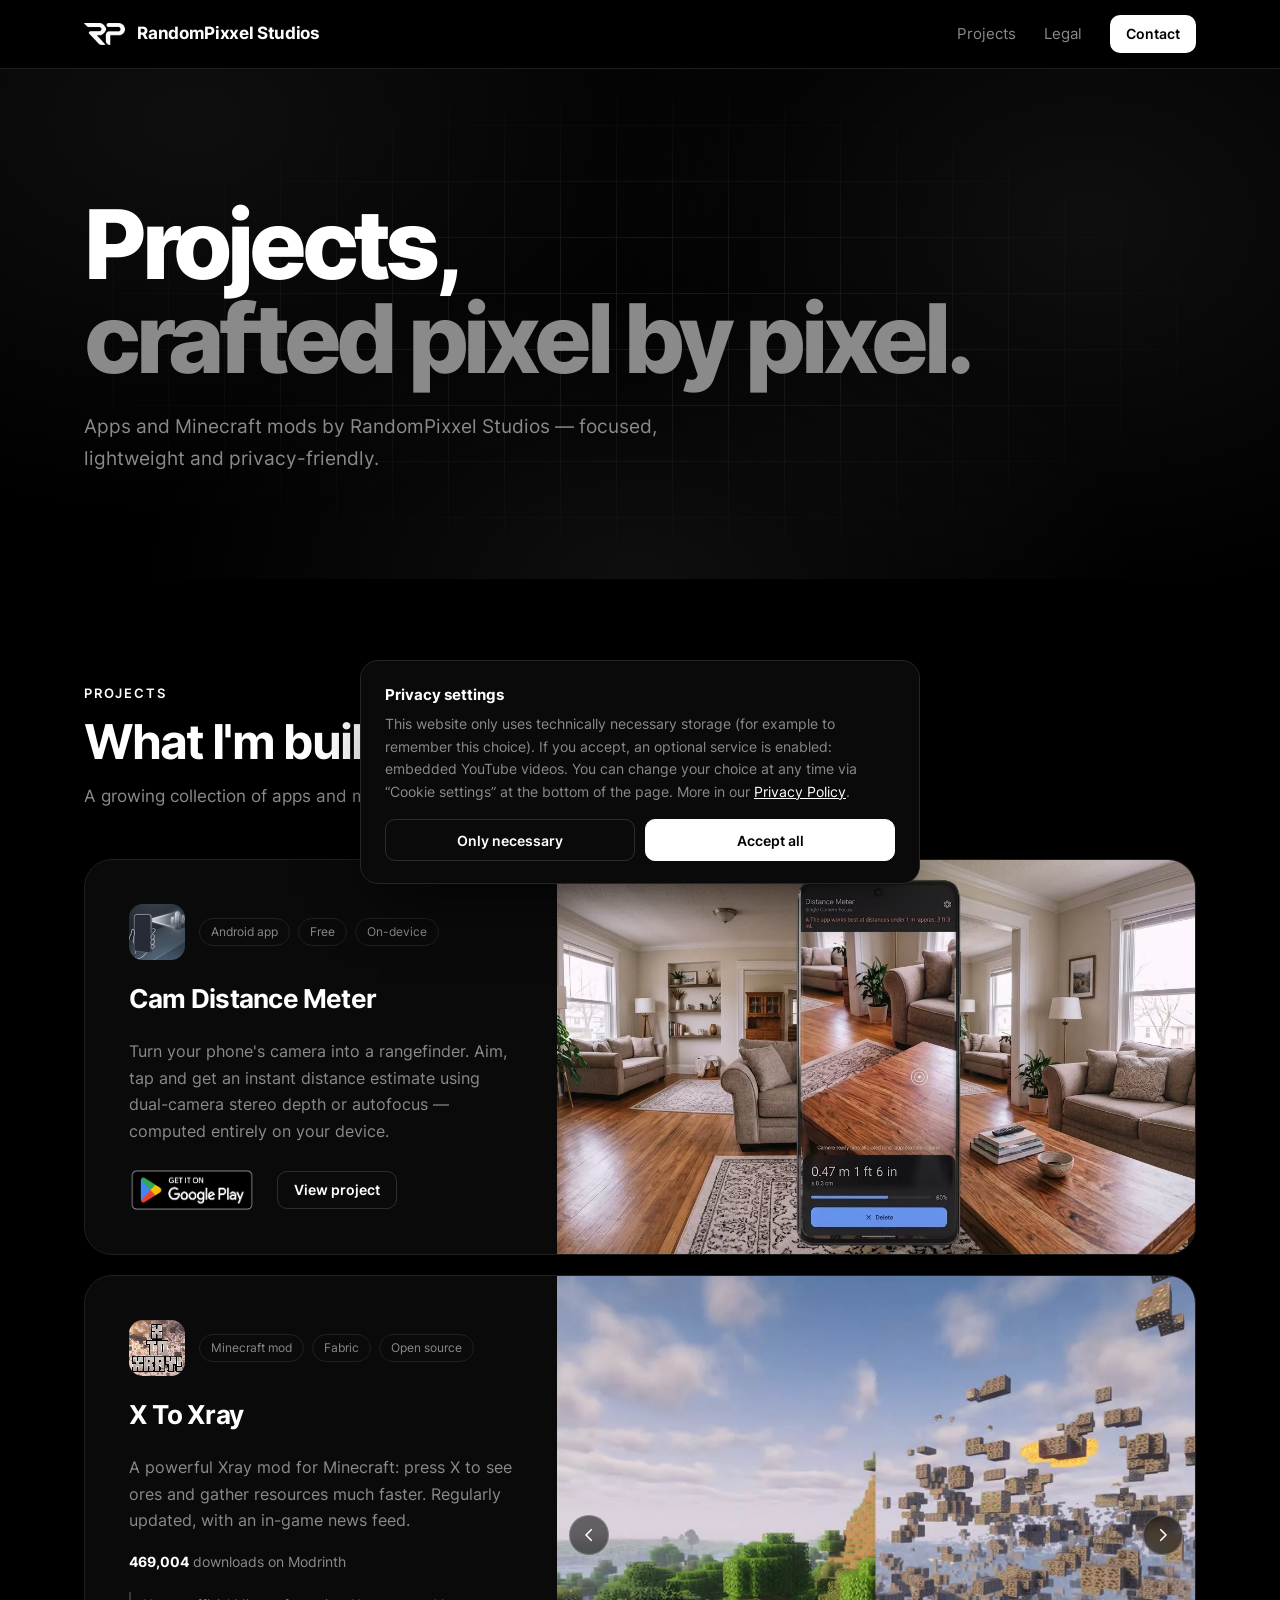
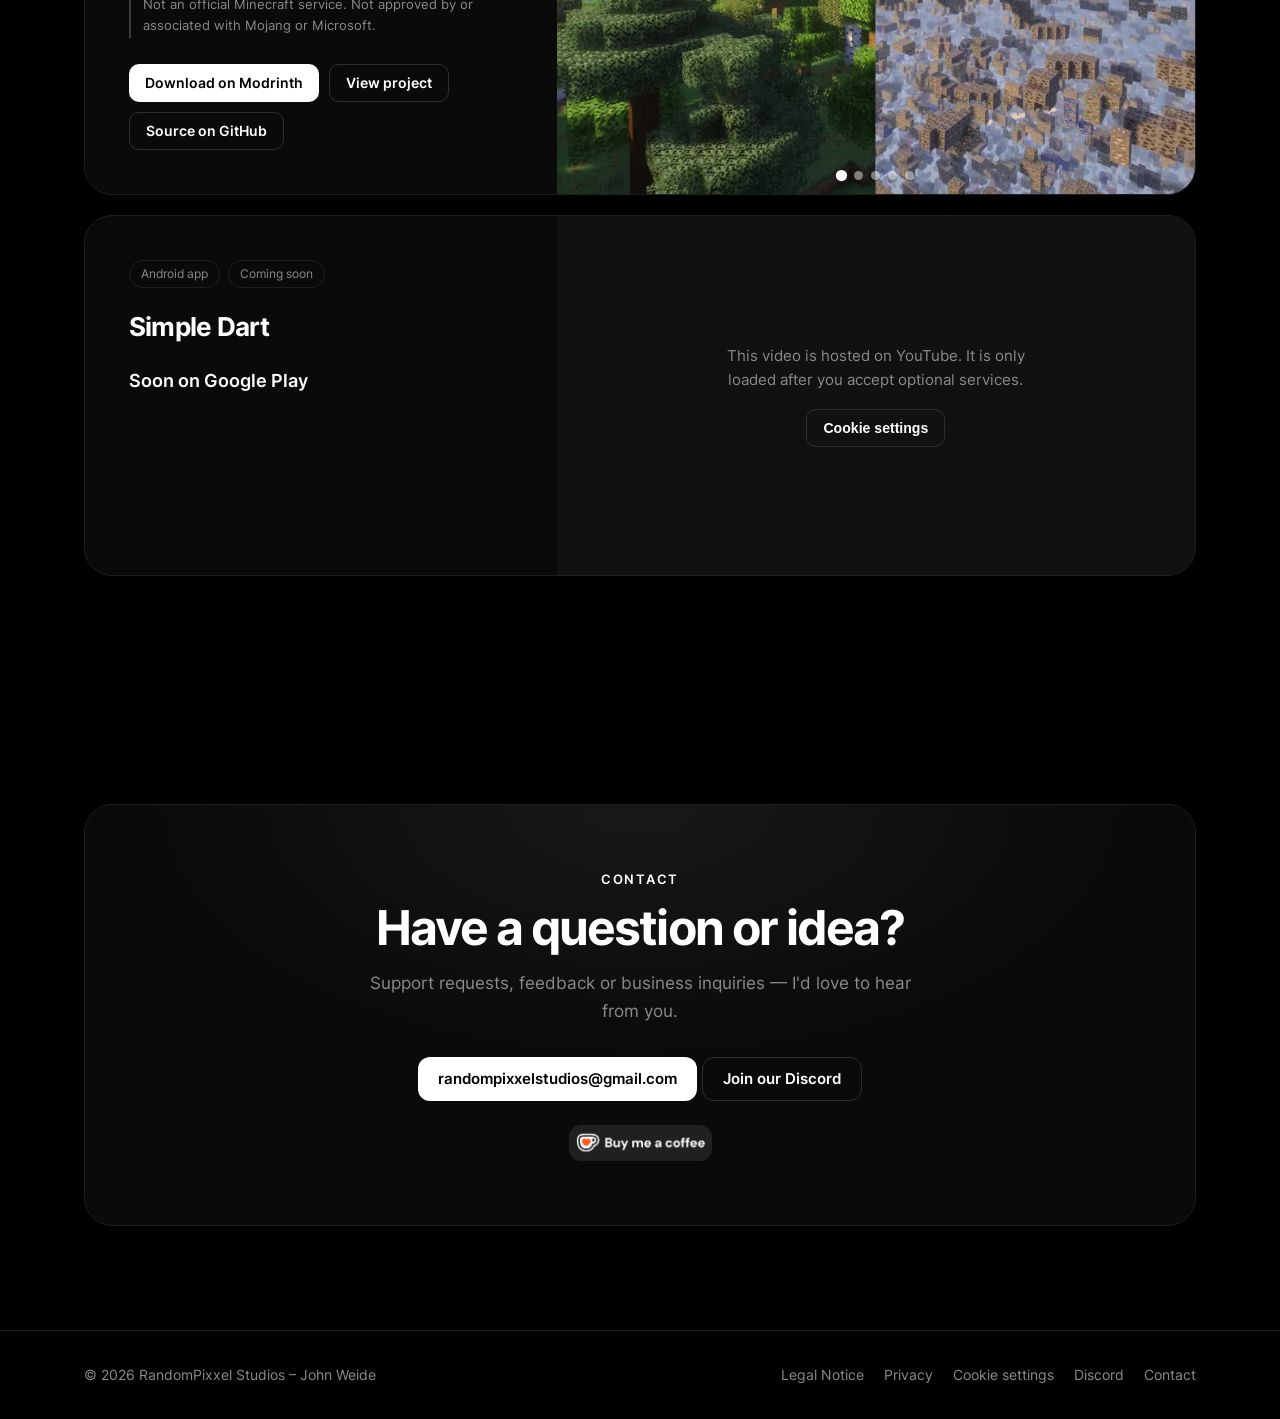
==== commit 11fea68d: "X To Xray: videos in slideshow, add arrows" ====
--- a/index.html
+++ b/index.html
@@ -17,14 +17,14 @@
   <meta name="twitter:card" content="summary_large_image">
   <link rel="canonical" href="https://randompixelstudios.github.io/">
   <link rel="stylesheet" href="/assets/fonts.css">
-  <link rel="stylesheet" href="/style.css?v=14">
+  <link rel="stylesheet" href="/style.css?v=15">
   <link rel="icon" href="/assets/favicon.png">
   <link rel="apple-touch-icon" href="/assets/apple-touch-icon.png">
   <script src="/assets/consent.js?v=5" defer></script>
   <script src="/assets/menu.js?v=1" defer></script>
   <script src="/assets/downloads.js?v=2" defer></script>
   <script src="/assets/reveal.js?v=1" defer></script>
-  <script src="/assets/slides.js?v=1" defer></script>
+  <script src="/assets/slides.js?v=2" defer></script>
   <script src="/assets/youtube.js?v=1" defer></script>
   <script type="application/ld+json">
   {
@@ -128,25 +128,20 @@
             </div>
           </div>
           <div class="pic slides" data-slides>
-            <a href="/X-To-Xray/" tabindex="-1">
-              <img class="on" src="/assets/xr-banner.webp" alt="Minecraft landscape without and with X To Xray: only ores remain visible" width="1600" height="638" loading="lazy">
-              <img src="/assets/xr-dimensions.webp" alt="X To Xray works in both dimensions: ores in the Overworld and in the Nether" width="1280" height="720" loading="lazy">
-              <img src="/assets/xr-versions.webp" alt="Supported Minecraft versions of X To Xray" width="1600" height="900" loading="lazy">
-            </a>
-          </div>
-        </div>
-
-        <div class="videos">
-          <div class="pic video" data-youtube="ZowLxldxdNk">
-            <div class="yt-placeholder">
-              <p>This video is hosted on YouTube. It is only loaded after you accept optional services.</p>
-              <button type="button" class="btn sm ghost" data-cookie-settings>Cookie settings</button>
+            <img class="slide on" src="/assets/xr-banner.webp" alt="Minecraft landscape without and with X To Xray: only ores remain visible" width="1600" height="638" loading="lazy">
+            <img class="slide" src="/assets/xr-dimensions.webp" alt="X To Xray works in both dimensions: ores in the Overworld and in the Nether" width="1280" height="720" loading="lazy">
+            <img class="slide" src="/assets/xr-versions.webp" alt="Supported Minecraft versions of X To Xray" width="1600" height="900" loading="lazy">
+            <div class="slide video" data-youtube="ZowLxldxdNk">
+              <div class="yt-placeholder">
+                <p>This video is hosted on YouTube. It is only loaded after you accept optional services.</p>
+                <button type="button" class="btn sm ghost" data-cookie-settings>Cookie settings</button>
+              </div>
             </div>
-          </div>
-          <div class="pic video" data-youtube="a6wjpcQpVUk">
-            <div class="yt-placeholder">
-              <p>This video is hosted on YouTube. It is only loaded after you accept optional services.</p>
-              <button type="button" class="btn sm ghost" data-cookie-settings>Cookie settings</button>
+            <div class="slide video" data-youtube="a6wjpcQpVUk">
+              <div class="yt-placeholder">
+                <p>This video is hosted on YouTube. It is only loaded after you accept optional services.</p>
+                <button type="button" class="btn sm ghost" data-cookie-settings>Cookie settings</button>
+              </div>
             </div>
           </div>
         </div>
--- a/style.css
+++ b/style.css
@@ -97,10 +97,11 @@
   .panel h2:not(:first-child),#p-cdm,#p-xtoxray{break-before:page}
   .panel a{text-decoration:underline}
 }
-.slides img{opacity:0;transition:opacity .8s ease}.slides img.on{opacity:1}
+.slides{overflow:hidden}.slides .slide{position:absolute;inset:0;width:100%;height:100%;object-fit:cover;opacity:0;visibility:hidden;transition:opacity .8s ease,visibility .8s}.slides .slide.on{opacity:1;visibility:visible}
+.slides .slide.video{display:grid;place-items:center;background:var(--bg3)}.slides .slide.video iframe{position:absolute;inset:0;width:100%;height:100%;border:0}
+.slides .arrow{position:absolute;top:50%;z-index:2;width:40px;height:40px;margin-top:-20px;display:grid;place-items:center;padding:0;border-radius:50%;border:1px solid rgba(255,255,255,.2);background:rgba(0,0,0,.55);backdrop-filter:blur(6px);cursor:pointer;transition:background .2s}
+.slides .arrow:hover{background:rgba(0,0,0,.85)}.slides .arrow.prev{left:12px}.slides .arrow.next{right:12px}
+.slides .arrow svg{width:18px;height:18px;stroke:#fff;stroke-width:2.2;fill:none;stroke-linecap:round;stroke-linejoin:round}
 .slides .dots{position:absolute;left:0;right:0;bottom:14px;display:flex;justify-content:center;gap:8px;z-index:1}
 .slides .dots button{width:9px;height:9px;padding:0;border-radius:50%;border:0;background:rgba(255,255,255,.45);cursor:pointer;transition:background .2s,transform .2s}
 .slides .dots button.on{background:#fff;transform:scale(1.25)}
-.videos{display:grid;grid-template-columns:1fr 1fr;gap:20px;margin:-4px 0 20px}
-.videos .pic{position:relative;border:1px solid var(--line);border-radius:20px;overflow:hidden;background:var(--bg3)}
-@media(max-width:700px){.videos{grid-template-columns:1fr}}
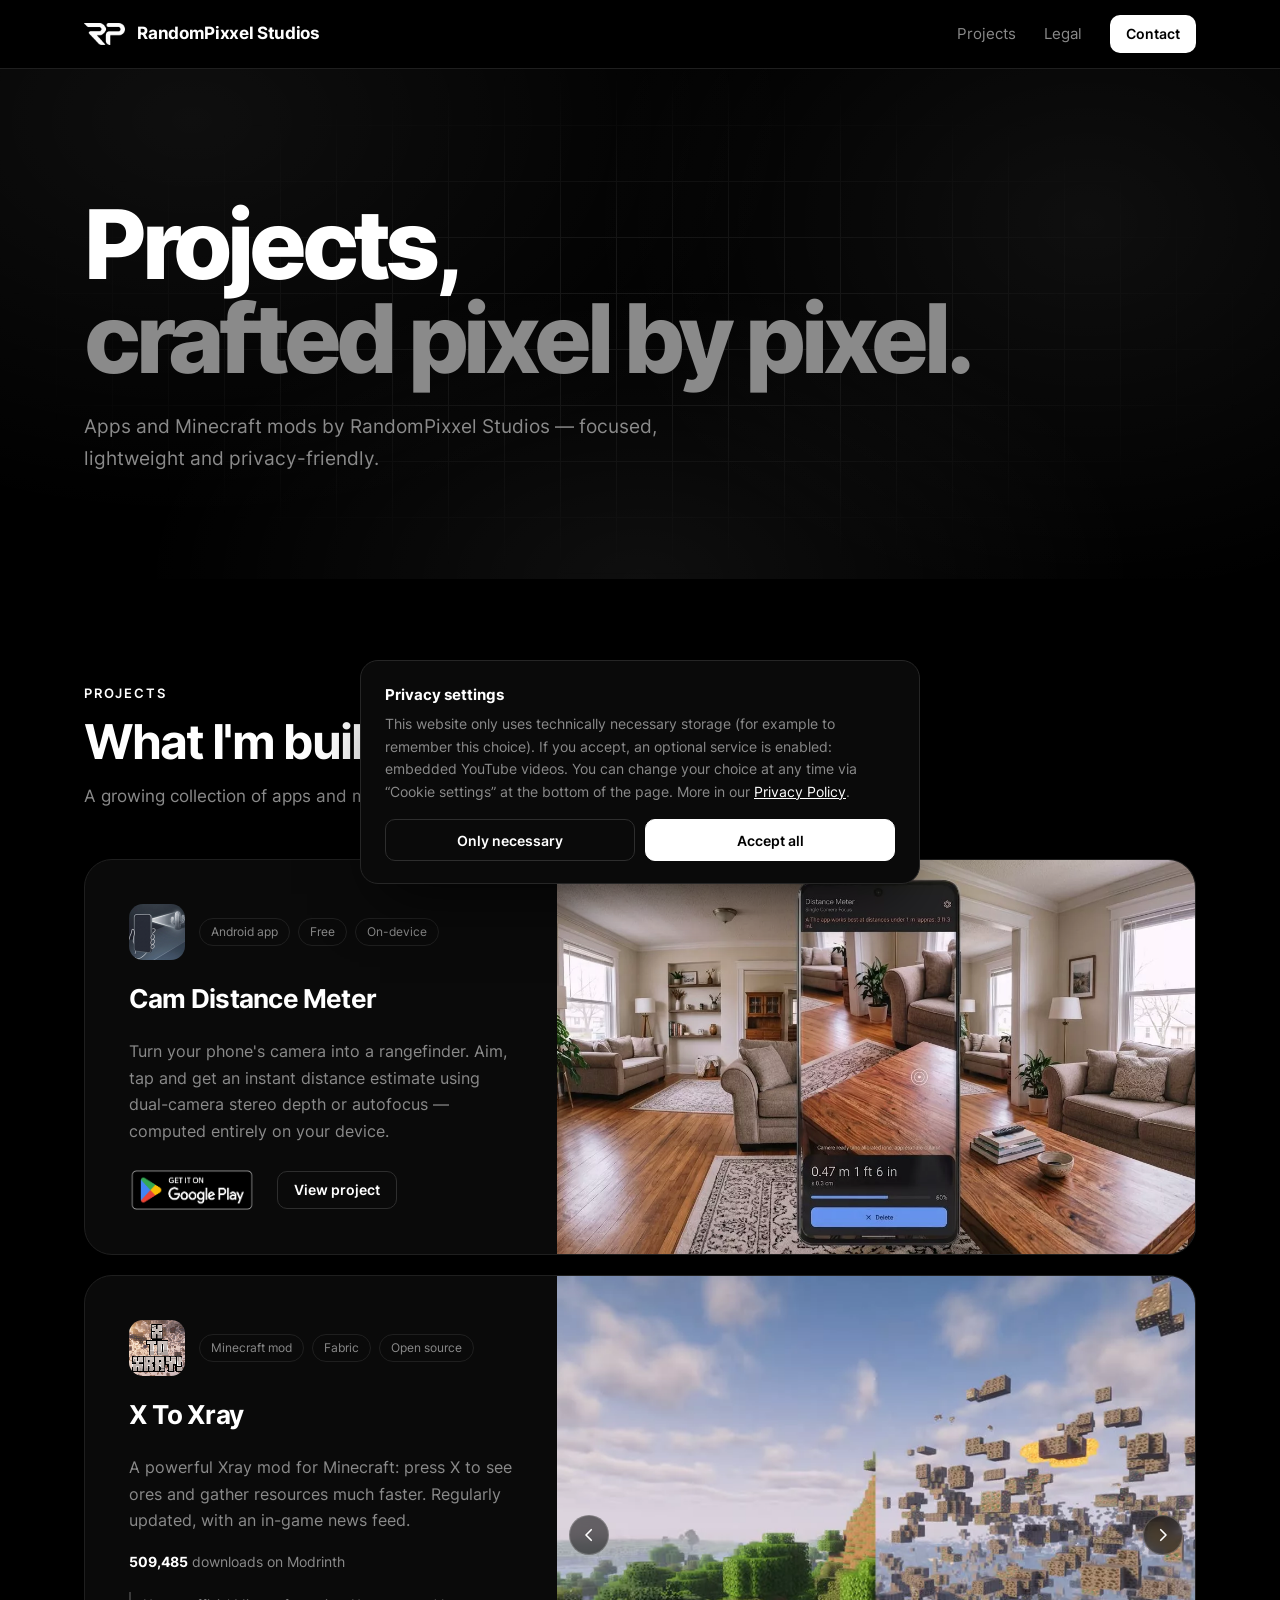
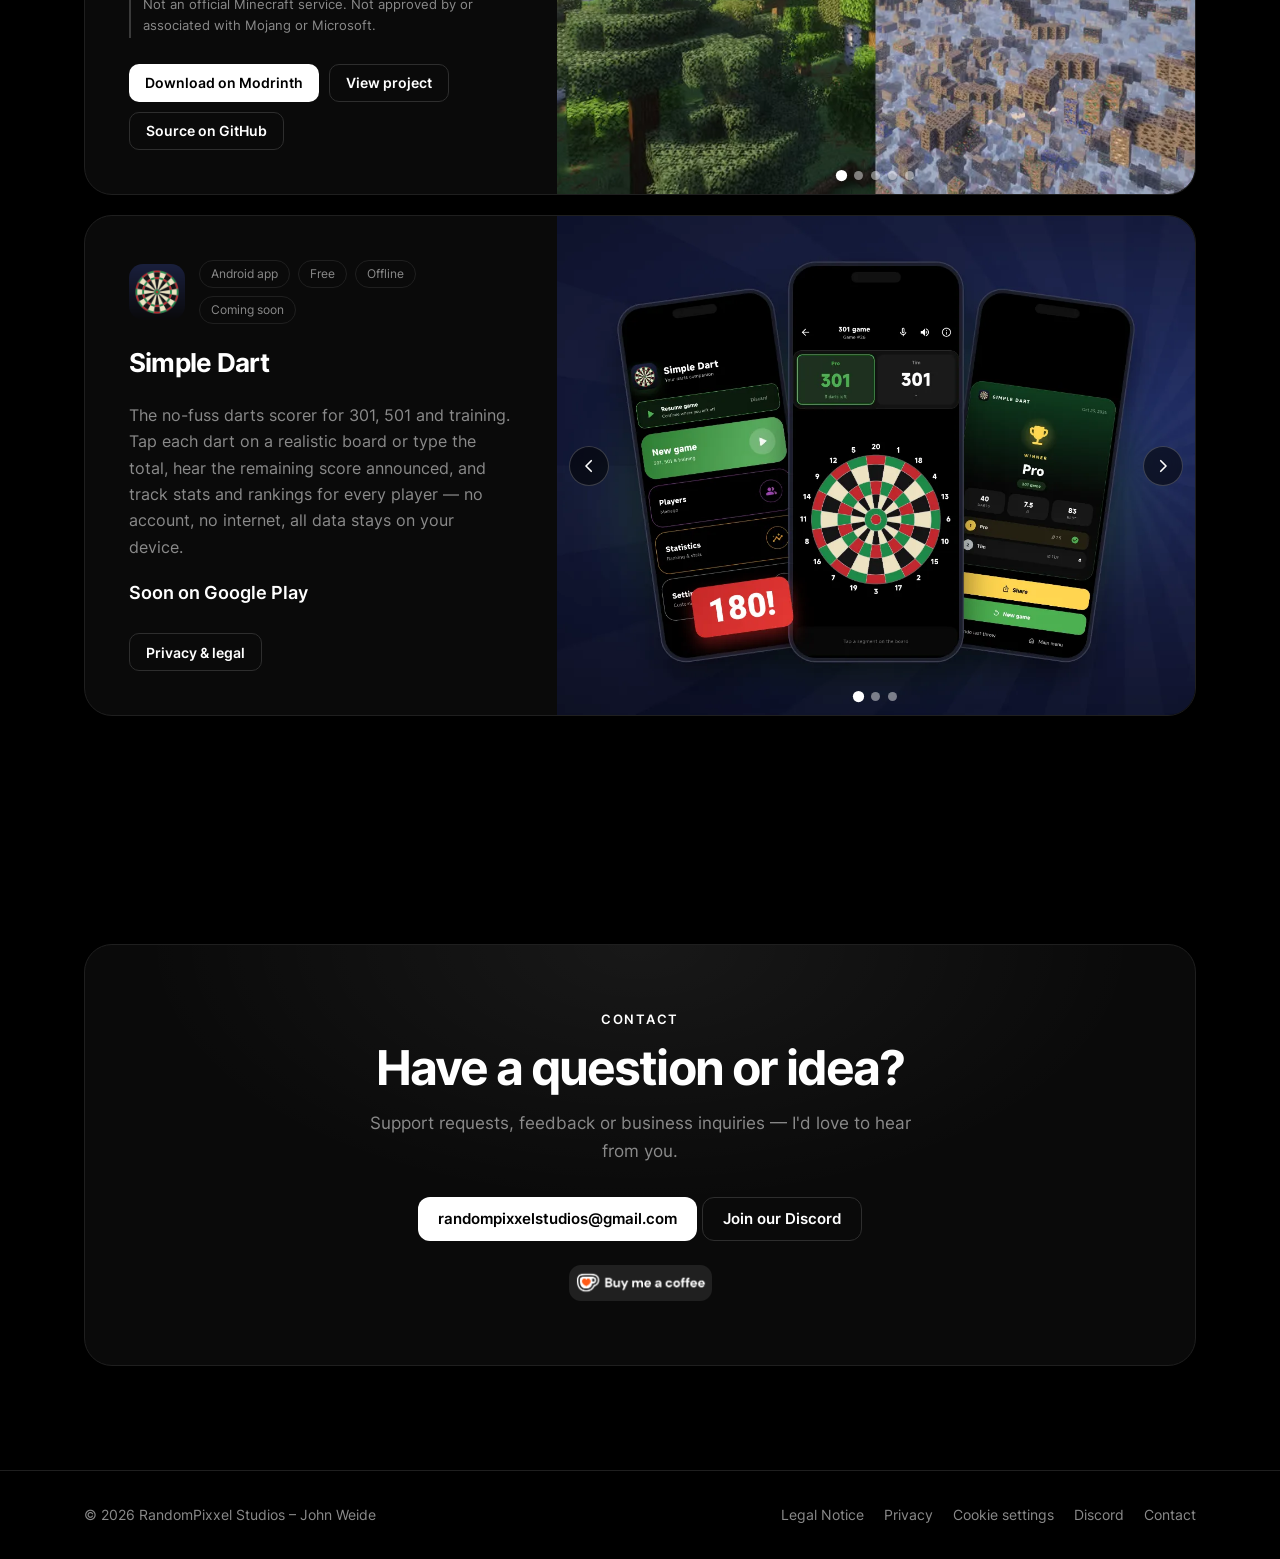
==== commit faf927cc: "Add Simple Dart: project card with screenshots, privacy policy and disclaimer Co-Authored-By: Claude" ====
--- a/index.html
+++ b/index.html
@@ -17,7 +17,7 @@
   <meta name="twitter:card" content="summary_large_image">
   <link rel="canonical" href="https://randompixelstudios.github.io/">
   <link rel="stylesheet" href="/assets/fonts.css">
-  <link rel="stylesheet" href="/style.css?v=15">
+  <link rel="stylesheet" href="/style.css?v=16">
   <link rel="icon" href="/assets/favicon.png">
   <link rel="apple-touch-icon" href="/assets/apple-touch-icon.png">
   <script src="/assets/consent.js?v=5" defer></script>
@@ -57,6 +57,16 @@
         "url": "https://randompixelstudios.github.io/X-To-Xray/",
         "downloadUrl": "https://modrinth.com/mod/x-to-xray",
         "license": "https://www.apache.org/licenses/LICENSE-2.0",
+        "offers": {"@type": "Offer", "price": "0", "priceCurrency": "EUR"},
+        "publisher": {"@type": "Organization", "name": "RandomPixxel Studios"}
+      },
+      {
+        "@type": "SoftwareApplication",
+        "name": "Simple Dart",
+        "operatingSystem": "Android",
+        "applicationCategory": "SportsApplication",
+        "url": "https://randompixelstudios.github.io/#projects",
+        "image": "https://randompixelstudios.github.io/assets/sd-screens.webp",
         "offers": {"@type": "Offer", "price": "0", "priceCurrency": "EUR"},
         "publisher": {"@type": "Organization", "name": "RandomPixxel Studios"}
       }
@@ -150,15 +160,24 @@
         <div class="featured">
           <div class="txt">
             <div class="top">
-              <div class="tags"><span class="tag">Android app</span><span class="tag">Coming soon</span></div>
+              <img src="/assets/sd-icon.png" alt="" width="56" height="56">
+              <div class="tags"><span class="tag">Android app</span><span class="tag">Free</span><span class="tag">Offline</span><span class="tag">Coming soon</span></div>
             </div>
             <h3>Simple Dart</h3>
+            <p>The no-fuss darts scorer for 301, 501 and training. Tap each dart on a realistic board or type the total, hear the remaining score announced, and track stats and rankings for every player — no account, no internet, all data stays on your device.</p>
             <p class="soon">Soon on Google Play</p>
-          </div>
-          <div class="pic video" data-youtube="J8dpa32N4fU">
-            <div class="yt-placeholder">
-              <p>This video is hosted on YouTube. It is only loaded after you accept optional services.</p>
-              <button type="button" class="btn sm ghost" data-cookie-settings>Cookie settings</button>
+            <div class="links">
+              <a class="btn sm ghost" href="/legal.html#simpledart">Privacy &amp; legal</a>
+            </div>
+          </div>
+          <div class="pic slides" data-slides>
+            <img class="slide on" src="/assets/sd-screens.webp" alt="Simple Dart on three phones: home screen, a 301 game on the dartboard and the winner screen" width="1600" height="900" loading="lazy">
+            <img class="slide" src="/assets/sd-banner.webp" alt="Simple Dart features: 301, 501 and training, voice callouts, stats and ranking, 23 languages, 100% offline" width="1024" height="500" loading="lazy">
+            <div class="slide video" data-youtube="J8dpa32N4fU">
+              <div class="yt-placeholder">
+                <p>This video is hosted on YouTube. It is only loaded after you accept optional services.</p>
+                <button type="button" class="btn sm ghost" data-cookie-settings>Cookie settings</button>
+              </div>
             </div>
           </div>
         </div>
--- a/style.css
+++ b/style.css
@@ -94,7 +94,7 @@
   body{background:#fff;color:#000;font-size:11pt}
   header,footer,.tabs,.skip,.totop,.rp-cc{display:none!important}
   .js .panel{display:block!important}.legal{padding:0;max-width:none}
-  .panel h2:not(:first-child),#p-cdm,#p-xtoxray{break-before:page}
+  .panel h2:not(:first-child),#p-cdm,#p-xtoxray,#p-simpledart{break-before:page}
   .panel a{text-decoration:underline}
 }
 .slides{overflow:hidden}.slides .slide{position:absolute;inset:0;width:100%;height:100%;object-fit:cover;opacity:0;visibility:hidden;transition:opacity .8s ease,visibility .8s}.slides .slide.on{opacity:1;visibility:visible}
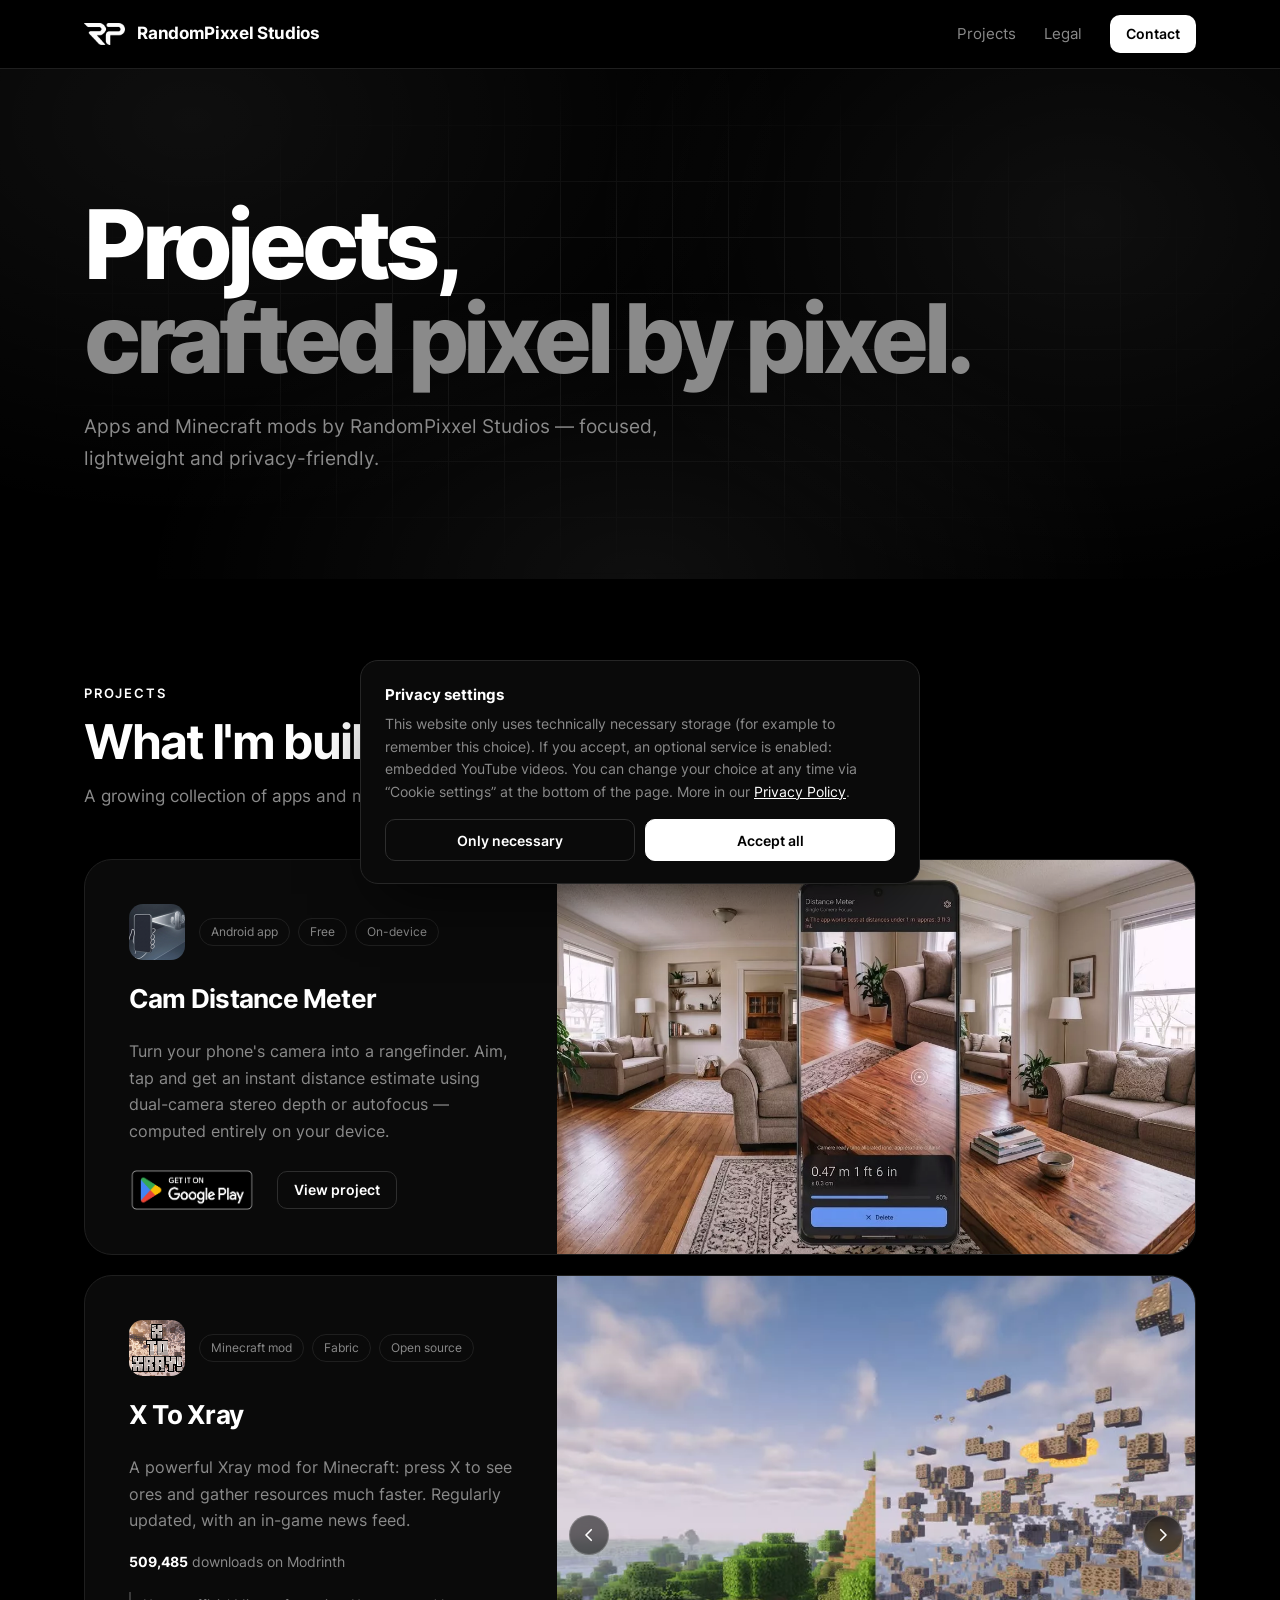
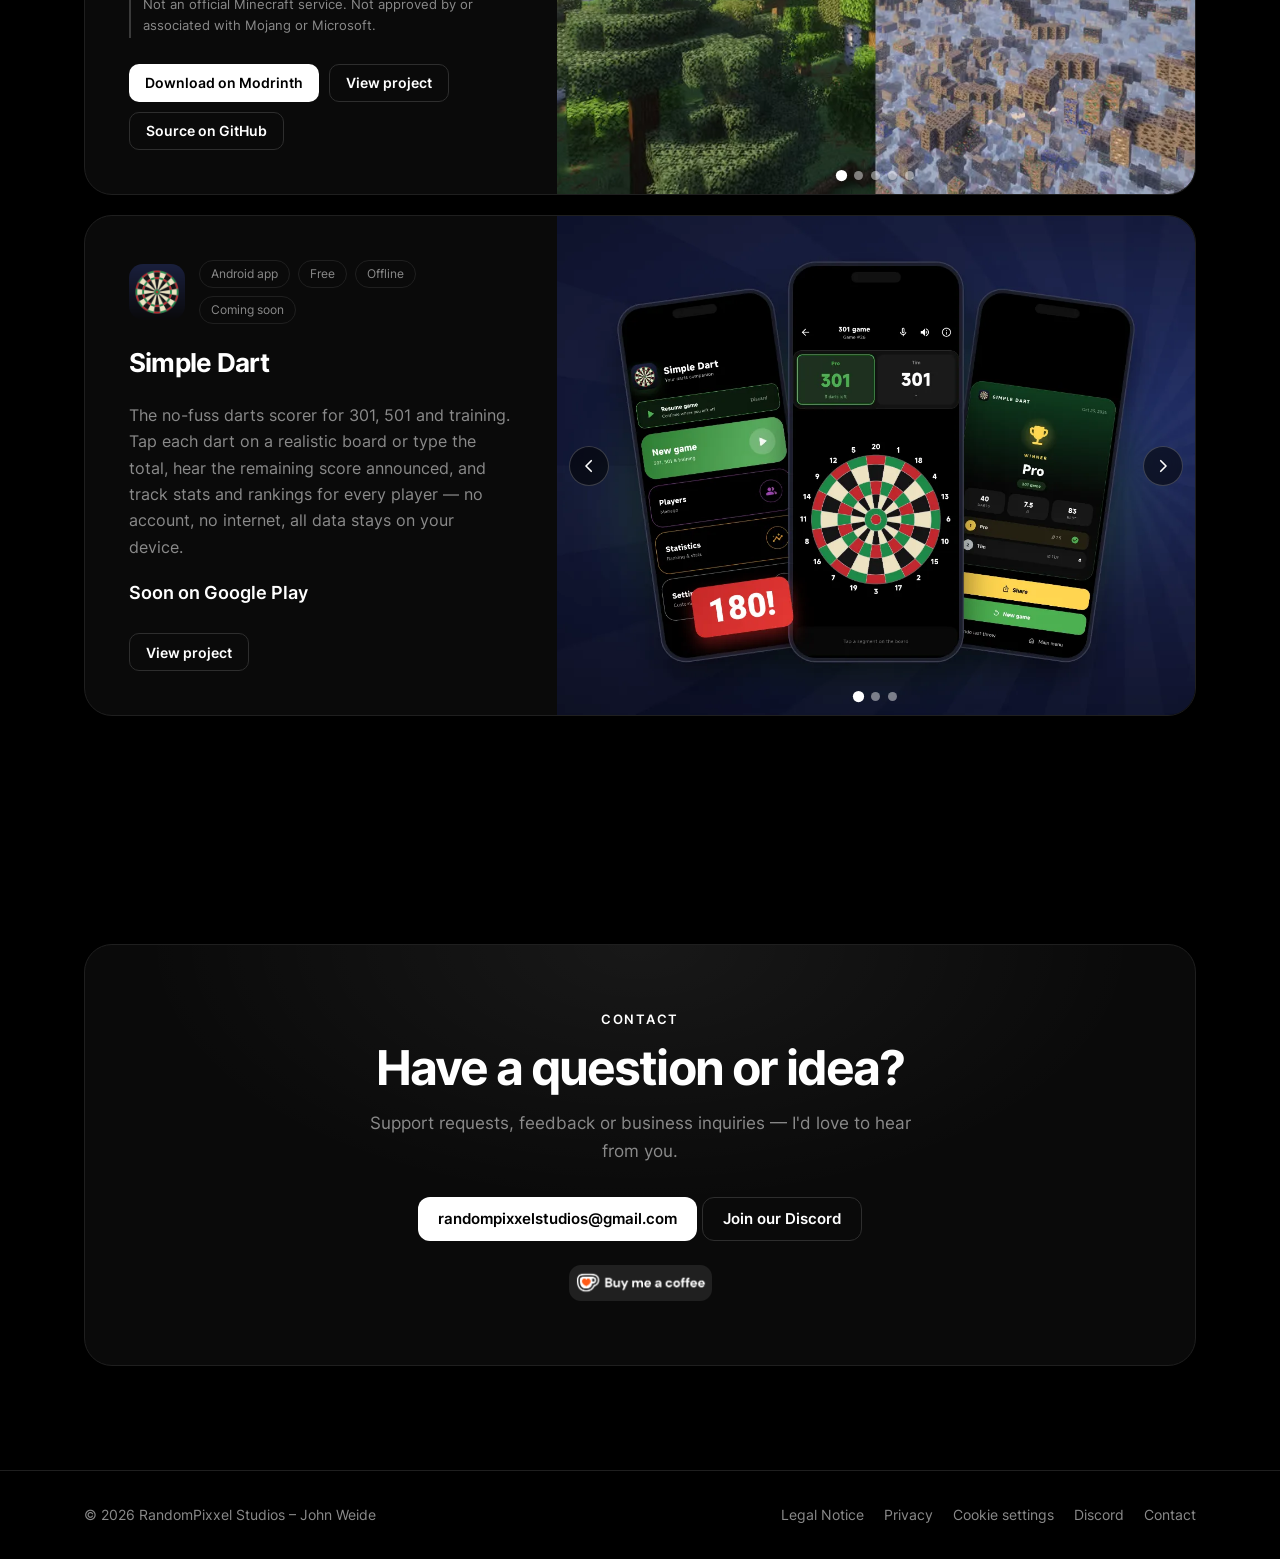
==== commit 72cd55cf: "Add Simple Dart project page with privacy policy Co-Authored-By: Claude Opus 5.5 <noreply@anthropic." ====
--- a/index.html
+++ b/index.html
@@ -65,7 +65,7 @@
         "name": "Simple Dart",
         "operatingSystem": "Android",
         "applicationCategory": "SportsApplication",
-        "url": "https://randompixelstudios.github.io/#projects",
+        "url": "https://randompixelstudios.github.io/SimpleDart/",
         "image": "https://randompixelstudios.github.io/assets/sd-screens.webp",
         "offers": {"@type": "Offer", "price": "0", "priceCurrency": "EUR"},
         "publisher": {"@type": "Organization", "name": "RandomPixxel Studios"}
@@ -167,7 +167,7 @@
             <p>The no-fuss darts scorer for 301, 501 and training. Tap each dart on a realistic board or type the total, hear the remaining score announced, and track stats and rankings for every player — no account, no internet, all data stays on your device.</p>
             <p class="soon">Soon on Google Play</p>
             <div class="links">
-              <a class="btn sm ghost" href="/legal.html#simpledart">Privacy &amp; legal</a>
+              <a class="btn sm ghost" href="/SimpleDart/">View project</a>
             </div>
           </div>
           <div class="pic slides" data-slides>
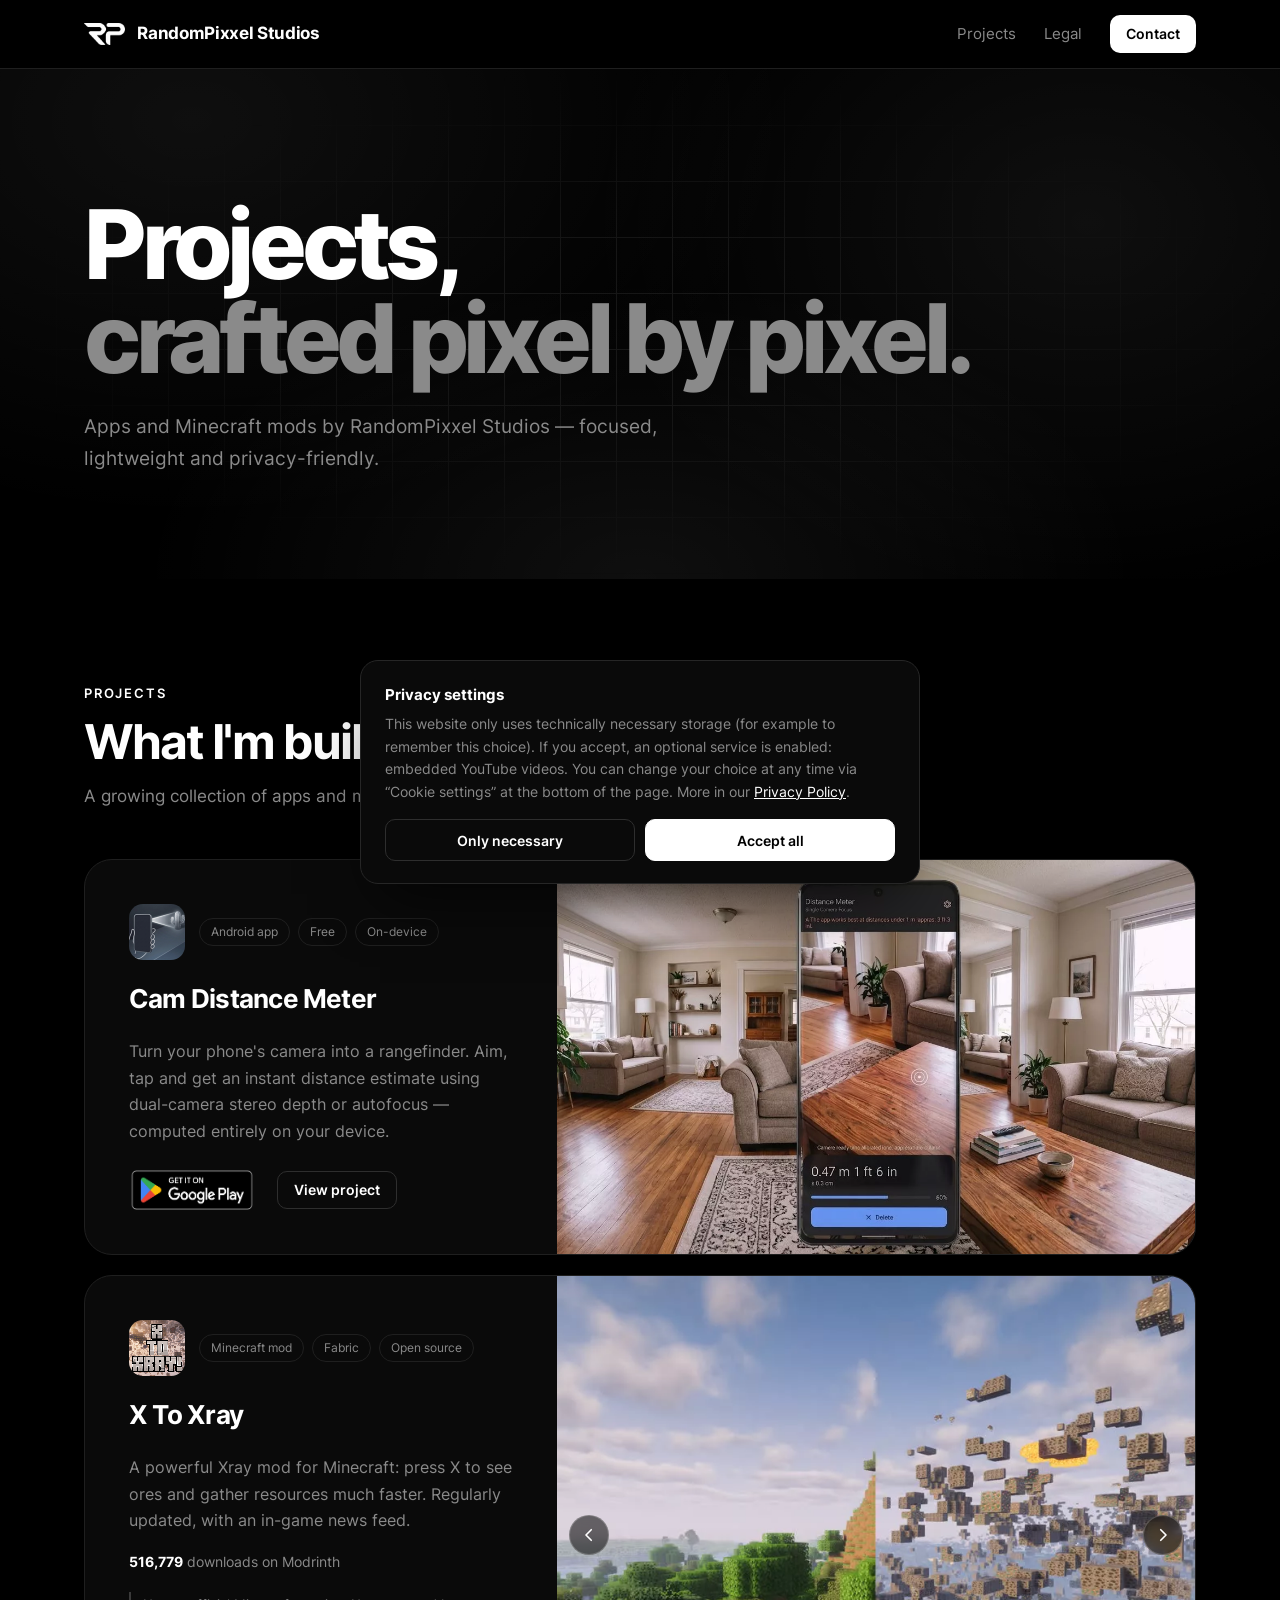
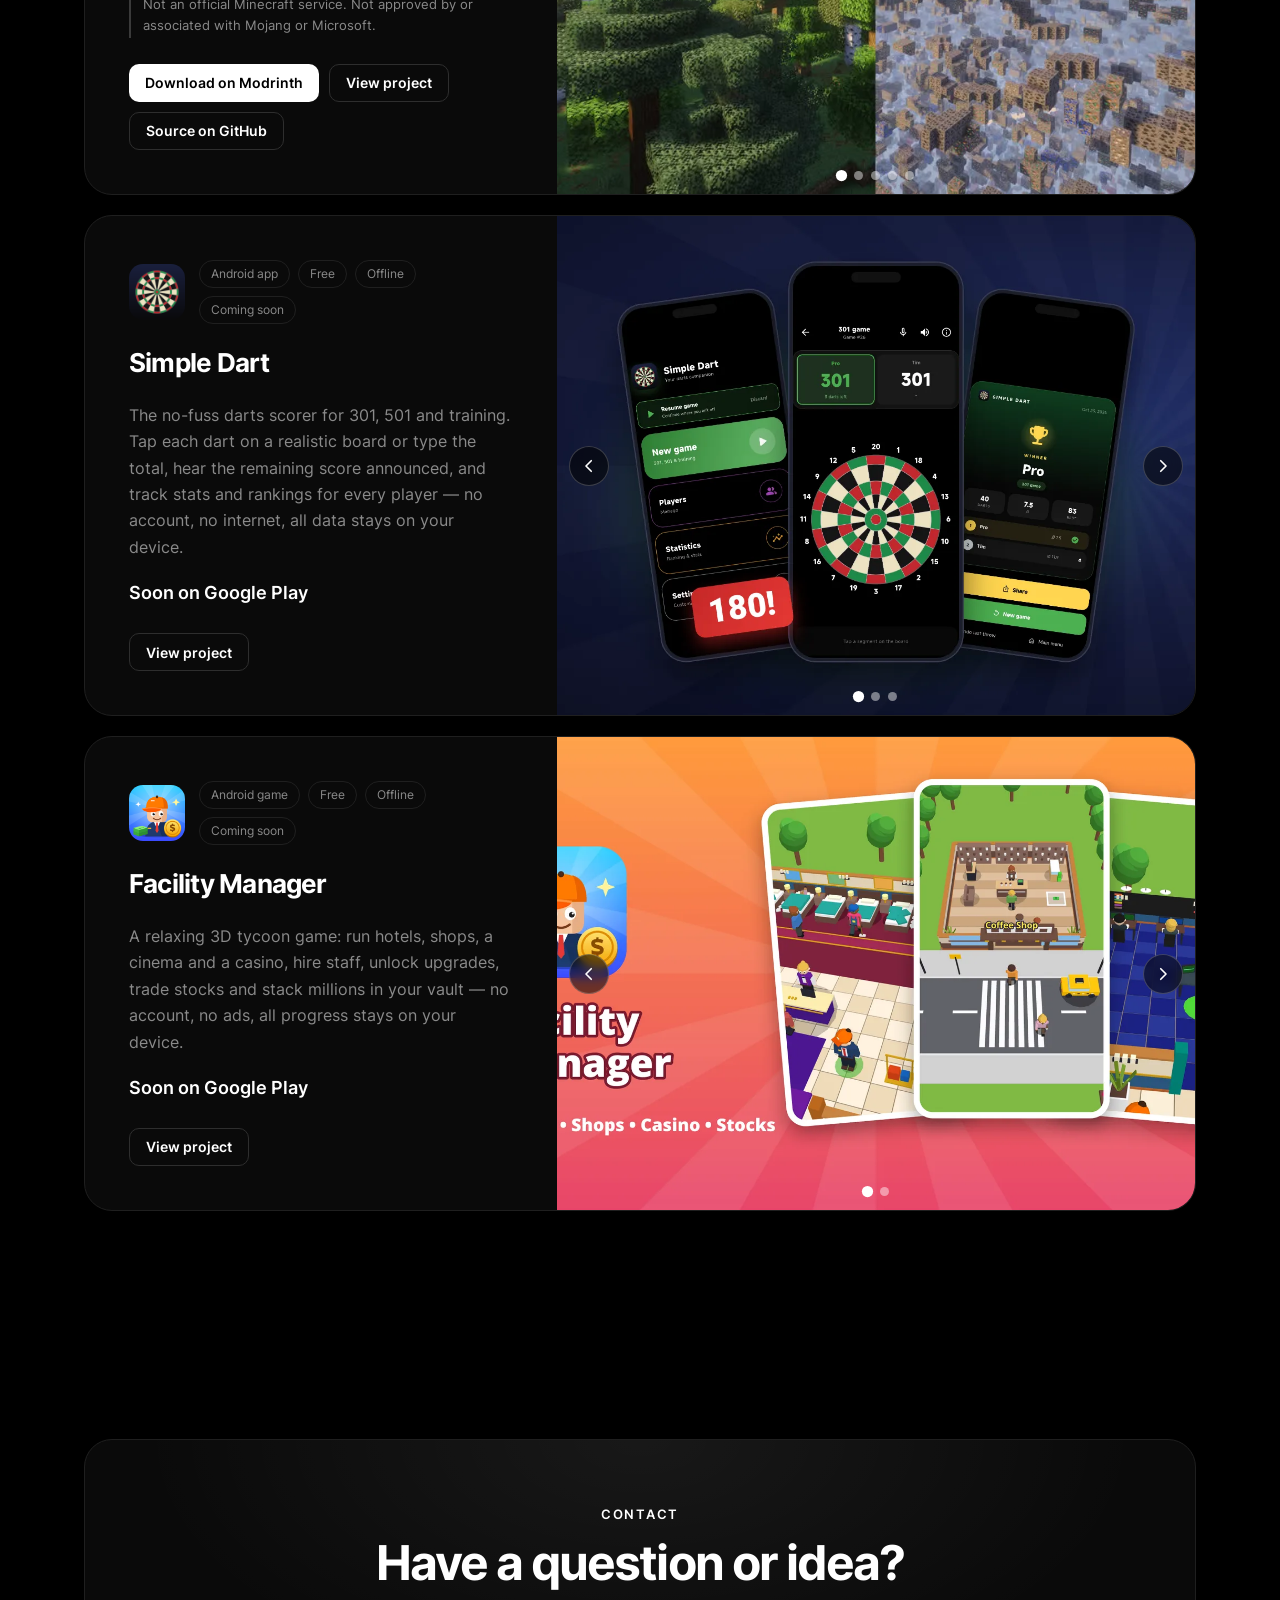
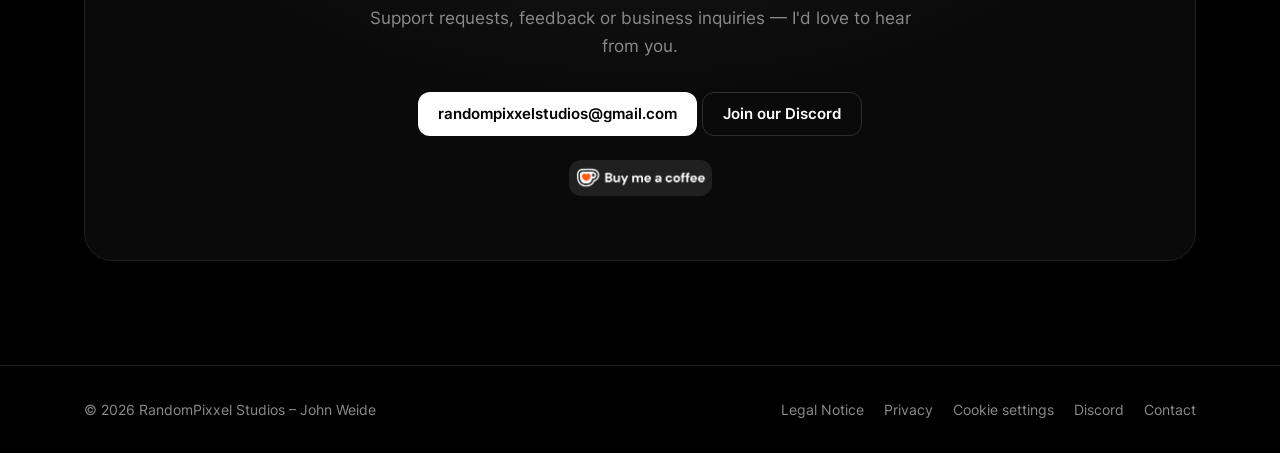
==== commit cebd74dd: "Add Facility Manager project page with privacy policy Co-Authored-By: Claude Opus 5.5 <noreply@anthr" ====
--- a/index.html
+++ b/index.html
@@ -17,7 +17,7 @@
   <meta name="twitter:card" content="summary_large_image">
   <link rel="canonical" href="https://randompixelstudios.github.io/">
   <link rel="stylesheet" href="/assets/fonts.css">
-  <link rel="stylesheet" href="/style.css?v=16">
+  <link rel="stylesheet" href="/style.css?v=17">
   <link rel="icon" href="/assets/favicon.png">
   <link rel="apple-touch-icon" href="/assets/apple-touch-icon.png">
   <script src="/assets/consent.js?v=5" defer></script>
@@ -67,6 +67,16 @@
         "applicationCategory": "SportsApplication",
         "url": "https://randompixelstudios.github.io/SimpleDart/",
         "image": "https://randompixelstudios.github.io/assets/sd-screens.webp",
+        "offers": {"@type": "Offer", "price": "0", "priceCurrency": "EUR"},
+        "publisher": {"@type": "Organization", "name": "RandomPixxel Studios"}
+      },
+      {
+        "@type": "SoftwareApplication",
+        "name": "Facility Manager",
+        "operatingSystem": "Android",
+        "applicationCategory": "GameApplication",
+        "url": "https://randompixelstudios.github.io/FacilityManager/",
+        "image": "https://randompixelstudios.github.io/assets/fm-screens.webp",
         "offers": {"@type": "Offer", "price": "0", "priceCurrency": "EUR"},
         "publisher": {"@type": "Organization", "name": "RandomPixxel Studios"}
       }
@@ -181,6 +191,26 @@
             </div>
           </div>
         </div>
+
+        <!-- Facility Manager -->
+        <div class="featured">
+          <div class="txt">
+            <div class="top">
+              <img src="/assets/fm-icon.png" alt="" width="56" height="56">
+              <div class="tags"><span class="tag">Android game</span><span class="tag">Free</span><span class="tag">Offline</span><span class="tag">Coming soon</span></div>
+            </div>
+            <h3>Facility Manager</h3>
+            <p>A relaxing 3D tycoon game: run hotels, shops, a cinema and a casino, hire staff, unlock upgrades, trade stocks and stack millions in your vault — no account, no ads, all progress stays on your device.</p>
+            <p class="soon">Soon on Google Play</p>
+            <div class="links">
+              <a class="btn sm ghost" href="/FacilityManager/">View project</a>
+            </div>
+          </div>
+          <div class="pic slides" data-slides>
+            <img class="slide on" src="/assets/fm-screens.webp" alt="Facility Manager: a hotel, a coffee shop with a taxi on the street and a stock trading office" width="1600" height="900" loading="lazy">
+            <img class="slide" src="/assets/fm-banner.webp" alt="Facility Manager: stack millions in your vault and open a cinema" width="1600" height="900" loading="lazy">
+          </div>
+        </div>
       </div>
     </section>
 
--- a/style.css
+++ b/style.css
@@ -94,7 +94,7 @@
   body{background:#fff;color:#000;font-size:11pt}
   header,footer,.tabs,.skip,.totop,.rp-cc{display:none!important}
   .js .panel{display:block!important}.legal{padding:0;max-width:none}
-  .panel h2:not(:first-child),#p-cdm,#p-xtoxray,#p-simpledart{break-before:page}
+  .panel h2:not(:first-child),#p-cdm,#p-xtoxray,#p-simpledart,#p-facilitymanager{break-before:page}
   .panel a{text-decoration:underline}
 }
 .slides{overflow:hidden}.slides .slide{position:absolute;inset:0;width:100%;height:100%;object-fit:cover;opacity:0;visibility:hidden;transition:opacity .8s ease,visibility .8s}.slides .slide.on{opacity:1;visibility:visible}
